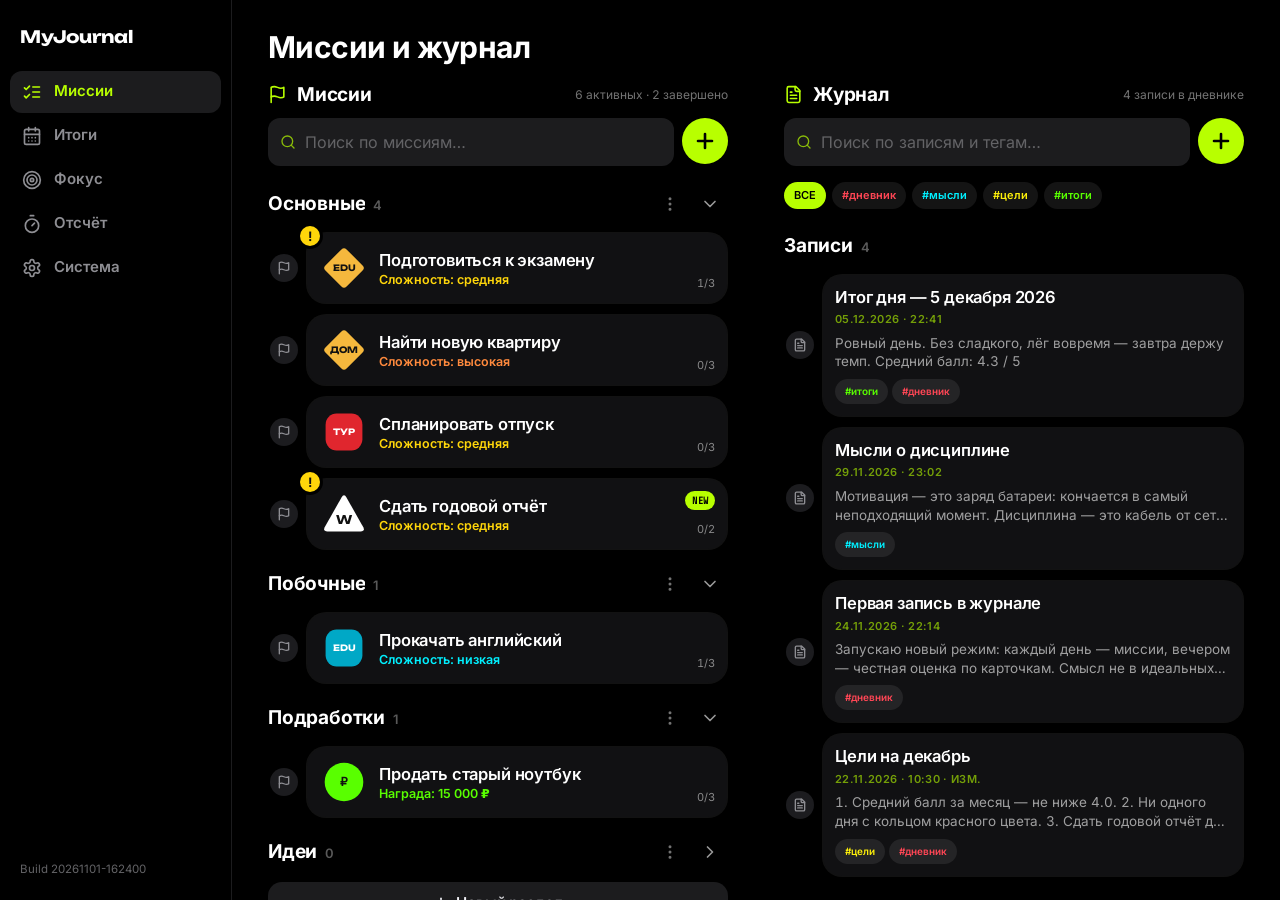
==== index.html @ 33d68bca "Add files via upload" ====
<!doctype html>
<html lang="ru">
<head>
<meta charset="utf-8">
<meta name="viewport" content="width=device-width, initial-scale=1, maximum-scale=1, viewport-fit=cover">
<meta name="theme-color" content="#000000">
<meta name="description" content="Миссии, дневник, оценка дня и отсчёт времени">
<meta name="mobile-web-app-capable" content="yes">
<meta name="apple-mobile-web-app-capable" content="yes">
<meta name="apple-mobile-web-app-status-bar-style" content="black-translucent">
<meta name="apple-mobile-web-app-title" content="MyJournal">
<title>MyJournal</title>
<link rel="manifest" href="manifest.webmanifest">
<link rel="icon" type="image/png" href="icons/icon-192.png">
<link rel="apple-touch-icon" href="icons/apple-touch-icon.png">
<link id="cj-fonts" rel="stylesheet" href="fonts/fonts.css"><!-- локальные шрифты, работают офлайн -->
<script>
  window.CJ_BUILD = '20261101-162400';
  /* загрузочный экран сразу в цвете акцента из настроек, приложение запоминает его при каждом запуске */
  try { var acc = localStorage.getItem('cyberjournal2077.accent'); if (acc) document.documentElement.style.setProperty('--boot', acc); } catch (e) { /* нет доступа */ }
</script>
<!-- defer: скрипты не задерживают показ страницы, поэтому загрузочный экран виден сразу -->
<script defer src="vendor/react.production.min.js"></script>
<script defer src="vendor/react-dom.production.min.js"></script>
<style>
  :root { color-scheme: dark; }
  html { box-sizing: border-box; height: 100%; padding-block: env(safe-area-inset-top, 0px) env(safe-area-inset-bottom, 0px); }
  html, body { margin: 0; background: #000; overscroll-behavior: none; }
  body, #root { height: 100%; }
  #boot { height: 100%; display: flex; flex-direction: column; align-items: center; justify-content: center; gap: 20px; color: #fff; }
  #boot b { font: 700 25px/1 'Unbounded', 'Inter', system-ui, sans-serif; letter-spacing: -.01em; animation: bootin .4s ease-out .08s both; }
  #boot i { display: block; position: relative; width: 124px; height: 4px; border-radius: 99px; background: #1C1C1E; overflow: hidden; animation: bootin .4s ease-out .16s both; }
  #boot i::after { content: ''; position: absolute; inset: 0; width: 42%; border-radius: inherit; background: var(--boot, #B8FF00); animation: boot 1.1s ease-in-out infinite; }
  @keyframes bootin { from { opacity: 0; transform: translateY(6px); } }
  @keyframes boot { from { transform: translateX(-105%); } to { transform: translateX(245%); } }
  #boot pre { max-width: 92vw; margin: 0; white-space: pre-wrap; text-align: center; font: 12px/1.4 ui-monospace, monospace; color: #FF6961; }
</style>
</head>
<body>
<div id="root"><div id="boot"><b>MyJournal</b><i></i></div></div>
<script>
  window.addEventListener('error', function (e) {
    var b = document.getElementById('boot');
    if (b) b.innerHTML = '<b>MyJournal</b><pre>Не удалось запустить приложение\n' + (e.message || e) + '</pre>';
  });
</script>
<script defer src="app.js"></script>
<script>
  /* Офлайн-режим и автообновление: новая версия сайта ставится при следующем запуске */
  if ('serviceWorker' in navigator) {
    var hadController = !!navigator.serviceWorker.controller, reloaded = false;
    navigator.serviceWorker.addEventListener('controllerchange', function () {
      if (hadController && !reloaded) { reloaded = true; location.reload(); }
    });
    window.addEventListener('load', function () { navigator.serviceWorker.register('sw.js').catch(function () {}); });
  }
</script>
<!-- build 20261101-162400 -->
</body>
</html>
---- fonts/fonts.css ----
/* latin */
@font-face {
  font-family: 'Bebas Neue';
  font-style: normal;
  font-weight: 400;
  font-display: swap;
  src: url(f000.woff2) format('woff2');
  unicode-range: U+0000-00FF, U+0131, U+0152-0153, U+02BB-02BC, U+02C6, U+02DA, U+02DC, U+0304, U+0308, U+0329, U+2000-206F, U+20AC, U+2122, U+2191, U+2193, U+2212, U+2215, U+FEFF, U+FFFD;
}
/* cyrillic */
@font-face {
  font-family: 'Exo 2';
  font-style: normal;
  font-weight: 400;
  font-display: swap;
  src: url(f001.woff2) format('woff2');
  unicode-range: U+0301, U+0400-045F, U+0490-0491, U+04B0-04B1, U+2116;
}
/* latin */
@font-face {
  font-family: 'Exo 2';
  font-style: normal;
  font-weight: 400;
  font-display: swap;
  src: url(f002.woff2) format('woff2');
  unicode-range: U+0000-00FF, U+0131, U+0152-0153, U+02BB-02BC, U+02C6, U+02DA, U+02DC, U+0304, U+0308, U+0329, U+2000-206F, U+20AC, U+2122, U+2191, U+2193, U+2212, U+2215, U+FEFF, U+FFFD;
}
/* cyrillic */
@font-face {
  font-family: 'Exo 2';
  font-style: normal;
  font-weight: 500;
  font-display: swap;
  src: url(f001.woff2) format('woff2');
  unicode-range: U+0301, U+0400-045F, U+0490-0491, U+04B0-04B1, U+2116;
}
/* latin */
@font-face {
  font-family: 'Exo 2';
  font-style: normal;
  font-weight: 500;
  font-display: swap;
  src: url(f002.woff2) format('woff2');
  unicode-range: U+0000-00FF, U+0131, U+0152-0153, U+02BB-02BC, U+02C6, U+02DA, U+02DC, U+0304, U+0308, U+0329, U+2000-206F, U+20AC, U+2122, U+2191, U+2193, U+2212, U+2215, U+FEFF, U+FFFD;
}
/* cyrillic */
@font-face {
  font-family: 'Exo 2';
  font-style: normal;
  font-weight: 600;
  font-display: swap;
  src: url(f001.woff2) format('woff2');
  unicode-range: U+0301, U+0400-045F, U+0490-0491, U+04B0-04B1, U+2116;
}
/* latin */
@font-face {
  font-family: 'Exo 2';
  font-style: normal;
  font-weight: 600;
  font-display: swap;
  src: url(f002.woff2) format('woff2');
  unicode-range: U+0000-00FF, U+0131, U+0152-0153, U+02BB-02BC, U+02C6, U+02DA, U+02DC, U+0304, U+0308, U+0329, U+2000-206F, U+20AC, U+2122, U+2191, U+2193, U+2212, U+2215, U+FEFF, U+FFFD;
}
/* cyrillic */
@font-face {
  font-family: 'Exo 2';
  font-style: normal;
  font-weight: 700;
  font-display: swap;
  src: url(f001.woff2) format('woff2');
  unicode-range: U+0301, U+0400-045F, U+0490-0491, U+04B0-04B1, U+2116;
}
/* latin */
@font-face {
  font-family: 'Exo 2';
  font-style: normal;
  font-weight: 700;
  font-display: swap;
  src: url(f002.woff2) format('woff2');
  unicode-range: U+0000-00FF, U+0131, U+0152-0153, U+02BB-02BC, U+02C6, U+02DA, U+02DC, U+0304, U+0308, U+0329, U+2000-206F, U+20AC, U+2122, U+2191, U+2193, U+2212, U+2215, U+FEFF, U+FFFD;
}
/* cyrillic */
@font-face {
  font-family: 'Inter';
  font-style: normal;
  font-weight: 400;
  font-display: swap;
  src: url(f003.woff2) format('woff2');
  unicode-range: U+0301, U+0400-045F, U+0490-0491, U+04B0-04B1, U+2116;
}
/* latin */
@font-face {
  font-family: 'Inter';
  font-style: normal;
  font-weight: 400;
  font-display: swap;
  src: url(f004.woff2) format('woff2');
  unicode-range: U+0000-00FF, U+0131, U+0152-0153, U+02BB-02BC, U+02C6, U+02DA, U+02DC, U+0304, U+0308, U+0329, U+2000-206F, U+20AC, U+2122, U+2191, U+2193, U+2212, U+2215, U+FEFF, U+FFFD;
}
/* cyrillic */
@font-face {
  font-family: 'Inter';
  font-style: normal;
  font-weight: 500;
  font-display: swap;
  src: url(f003.woff2) format('woff2');
  unicode-range: U+0301, U+0400-045F, U+0490-0491, U+04B0-04B1, U+2116;
}
/* latin */
@font-face {
  font-family: 'Inter';
  font-style: normal;
  font-weight: 500;
  font-display: swap;
  src: url(f004.woff2) format('woff2');
  unicode-range: U+0000-00FF, U+0131, U+0152-0153, U+02BB-02BC, U+02C6, U+02DA, U+02DC, U+0304, U+0308, U+0329, U+2000-206F, U+20AC, U+2122, U+2191, U+2193, U+2212, U+2215, U+FEFF, U+FFFD;
}
/* cyrillic */
@font-face {
  font-family: 'Inter';
  font-style: normal;
  font-weight: 600;
  font-display: swap;
  src: url(f003.woff2) format('woff2');
  unicode-range: U+0301, U+0400-045F, U+0490-0491, U+04B0-04B1, U+2116;
}
/* latin */
@font-face {
  font-family: 'Inter';
  font-style: normal;
  font-weight: 600;
  font-display: swap;
  src: url(f004.woff2) format('woff2');
  unicode-range: U+0000-00FF, U+0131, U+0152-0153, U+02BB-02BC, U+02C6, U+02DA, U+02DC, U+0304, U+0308, U+0329, U+2000-206F, U+20AC, U+2122, U+2191, U+2193, U+2212, U+2215, U+FEFF, U+FFFD;
}
/* cyrillic */
@font-face {
  font-family: 'Inter';
  font-style: normal;
  font-weight: 700;
  font-display: swap;
  src: url(f003.woff2) format('woff2');
  unicode-range: U+0301, U+0400-045F, U+0490-0491, U+04B0-04B1, U+2116;
}
/* latin */
@font-face {
  font-family: 'Inter';
  font-style: normal;
  font-weight: 700;
  font-display: swap;
  src: url(f004.woff2) format('woff2');
  unicode-range: U+0000-00FF, U+0131, U+0152-0153, U+02BB-02BC, U+02C6, U+02DA, U+02DC, U+0304, U+0308, U+0329, U+2000-206F, U+20AC, U+2122, U+2191, U+2193, U+2212, U+2215, U+FEFF, U+FFFD;
}
/* latin */
@font-face {
  font-family: 'Orbitron';
  font-style: normal;
  font-weight: 500;
  font-display: swap;
  src: url(f005.woff2) format('woff2');
  unicode-range: U+0000-00FF, U+0131, U+0152-0153, U+02BB-02BC, U+02C6, U+02DA, U+02DC, U+0304, U+0308, U+0329, U+2000-206F, U+20AC, U+2122, U+2191, U+2193, U+2212, U+2215, U+FEFF, U+FFFD;
}
/* latin */
@font-face {
  font-family: 'Orbitron';
  font-style: normal;
  font-weight: 700;
  font-display: swap;
  src: url(f005.woff2) format('woff2');
  unicode-range: U+0000-00FF, U+0131, U+0152-0153, U+02BB-02BC, U+02C6, U+02DA, U+02DC, U+0304, U+0308, U+0329, U+2000-206F, U+20AC, U+2122, U+2191, U+2193, U+2212, U+2215, U+FEFF, U+FFFD;
}
/* latin */
@font-face {
  font-family: 'Orbitron';
  font-style: normal;
  font-weight: 900;
  font-display: swap;
  src: url(f005.woff2) format('woff2');
  unicode-range: U+0000-00FF, U+0131, U+0152-0153, U+02BB-02BC, U+02C6, U+02DA, U+02DC, U+0304, U+0308, U+0329, U+2000-206F, U+20AC, U+2122, U+2191, U+2193, U+2212, U+2215, U+FEFF, U+FFFD;
}
/* cyrillic */
@font-face {
  font-family: 'Oswald';
  font-style: normal;
  font-weight: 400;
  font-display: swap;
  src: url(f006.woff2) format('woff2');
  unicode-range: U+0301, U+0400-045F, U+0490-0491, U+04B0-04B1, U+2116;
}
/* latin */
@font-face {
  font-family: 'Oswald';
  font-style: normal;
  font-weight: 400;
  font-display: swap;
  src: url(f007.woff2) format('woff2');
  unicode-range: U+0000-00FF, U+0131, U+0152-0153, U+02BB-02BC, U+02C6, U+02DA, U+02DC, U+0304, U+0308, U+0329, U+2000-206F, U+20AC, U+2122, U+2191, U+2193, U+2212, U+2215, U+FEFF, U+FFFD;
}
/* cyrillic */
@font-face {
  font-family: 'Oswald';
  font-style: normal;
  font-weight: 500;
  font-display: swap;
  src: url(f006.woff2) format('woff2');
  unicode-range: U+0301, U+0400-045F, U+0490-0491, U+04B0-04B1, U+2116;
}
/* latin */
@font-face {
  font-family: 'Oswald';
  font-style: normal;
  font-weight: 500;
  font-display: swap;
  src: url(f007.woff2) format('woff2');
  unicode-range: U+0000-00FF, U+0131, U+0152-0153, U+02BB-02BC, U+02C6, U+02DA, U+02DC, U+0304, U+0308, U+0329, U+2000-206F, U+20AC, U+2122, U+2191, U+2193, U+2212, U+2215, U+FEFF, U+FFFD;
}
/* cyrillic */
@font-face {
  font-family: 'Oswald';
  font-style: normal;
  font-weight: 600;
  font-display: swap;
  src: url(f006.woff2) format('woff2');
  unicode-range: U+0301, U+0400-045F, U+0490-0491, U+04B0-04B1, U+2116;
}
/* latin */
@font-face {
  font-family: 'Oswald';
  font-style: normal;
  font-weight: 600;
  font-display: swap;
  src: url(f007.woff2) format('woff2');
  unicode-range: U+0000-00FF, U+0131, U+0152-0153, U+02BB-02BC, U+02C6, U+02DA, U+02DC, U+0304, U+0308, U+0329, U+2000-206F, U+20AC, U+2122, U+2191, U+2193, U+2212, U+2215, U+FEFF, U+FFFD;
}
/* cyrillic */
@font-face {
  font-family: 'Oswald';
  font-style: normal;
  font-weight: 700;
  font-display: swap;
  src: url(f006.woff2) format('woff2');
  unicode-range: U+0301, U+0400-045F, U+0490-0491, U+04B0-04B1, U+2116;
}
/* latin */
@font-face {
  font-family: 'Oswald';
  font-style: normal;
  font-weight: 700;
  font-display: swap;
  src: url(f007.woff2) format('woff2');
  unicode-range: U+0000-00FF, U+0131, U+0152-0153, U+02BB-02BC, U+02C6, U+02DA, U+02DC, U+0304, U+0308, U+0329, U+2000-206F, U+20AC, U+2122, U+2191, U+2193, U+2212, U+2215, U+FEFF, U+FFFD;
}
/* cyrillic */
@font-face {
  font-family: 'Prosto One';
  font-style: normal;
  font-weight: 400;
  font-display: swap;
  src: url(f008.woff2) format('woff2');
  unicode-range: U+0301, U+0400-045F, U+0490-0491, U+04B0-04B1, U+2116;
}
/* latin */
@font-face {
  font-family: 'Prosto One';
  font-style: normal;
  font-weight: 400;
  font-display: swap;
  src: url(f009.woff2) format('woff2');
  unicode-range: U+0000-00FF, U+0131, U+0152-0153, U+02BB-02BC, U+02C6, U+02DA, U+02DC, U+0304, U+0308, U+0329, U+2000-206F, U+20AC, U+2122, U+2191, U+2193, U+2212, U+2215, U+FEFF, U+FFFD;
}
/* latin */
@font-face {
  font-family: 'Rajdhani';
  font-style: normal;
  font-weight: 400;
  font-display: swap;
  src: url(f010.woff2) format('woff2');
  unicode-range: U+0000-00FF, U+0131, U+0152-0153, U+02BB-02BC, U+02C6, U+02DA, U+02DC, U+0304, U+0308, U+0329, U+2000-206F, U+20AC, U+2122, U+2191, U+2193, U+2212, U+2215, U+FEFF, U+FFFD;
}
/* latin */
@font-face {
  font-family: 'Rajdhani';
  font-style: normal;
  font-weight: 500;
  font-display: swap;
  src: url(f011.woff2) format('woff2');
  unicode-range: U+0000-00FF, U+0131, U+0152-0153, U+02BB-02BC, U+02C6, U+02DA, U+02DC, U+0304, U+0308, U+0329, U+2000-206F, U+20AC, U+2122, U+2191, U+2193, U+2212, U+2215, U+FEFF, U+FFFD;
}
/* latin */
@font-face {
  font-family: 'Rajdhani';
  font-style: normal;
  font-weight: 600;
  font-display: swap;
  src: url(f012.woff2) format('woff2');
  unicode-range: U+0000-00FF, U+0131, U+0152-0153, U+02BB-02BC, U+02C6, U+02DA, U+02DC, U+0304, U+0308, U+0329, U+2000-206F, U+20AC, U+2122, U+2191, U+2193, U+2212, U+2215, U+FEFF, U+FFFD;
}
/* latin */
@font-face {
  font-family: 'Rajdhani';
  font-style: normal;
  font-weight: 700;
  font-display: swap;
  src: url(f013.woff2) format('woff2');
  unicode-range: U+0000-00FF, U+0131, U+0152-0153, U+02BB-02BC, U+02C6, U+02DA, U+02DC, U+0304, U+0308, U+0329, U+2000-206F, U+20AC, U+2122, U+2191, U+2193, U+2212, U+2215, U+FEFF, U+FFFD;
}
/* latin */
@font-face {
  font-family: 'Share Tech Mono';
  font-style: normal;
  font-weight: 400;
  font-display: swap;
  src: url(f014.woff2) format('woff2');
  unicode-range: U+0000-00FF, U+0131, U+0152-0153, U+02BB-02BC, U+02C6, U+02DA, U+02DC, U+0304, U+0308, U+0329, U+2000-206F, U+20AC, U+2122, U+2191, U+2193, U+2212, U+2215, U+FEFF, U+FFFD;
}
/* cyrillic */
@font-face {
  font-family: 'Unbounded';
  font-style: normal;
  font-weight: 500;
  font-display: swap;
  src: url(f015.woff2) format('woff2');
  unicode-range: U+0301, U+0400-045F, U+0490-0491, U+04B0-04B1, U+2116;
}
/* latin */
@font-face {
  font-family: 'Unbounded';
  font-style: normal;
  font-weight: 500;
  font-display: swap;
  src: url(f016.woff2) format('woff2');
  unicode-range: U+0000-00FF, U+0131, U+0152-0153, U+02BB-02BC, U+02C6, U+02DA, U+02DC, U+0304, U+0308, U+0329, U+2000-206F, U+20AC, U+2122, U+2191, U+2193, U+2212, U+2215, U+FEFF, U+FFFD;
}
/* cyrillic */
@font-face {
  font-family: 'Unbounded';
  font-style: normal;
  font-weight: 700;
  font-display: swap;
  src: url(f015.woff2) format('woff2');
  unicode-range: U+0301, U+0400-045F, U+0490-0491, U+04B0-04B1, U+2116;
}
/* latin */
@font-face {
  font-family: 'Unbounded';
  font-style: normal;
  font-weight: 700;
  font-display: swap;
  src: url(f016.woff2) format('woff2');
  unicode-range: U+0000-00FF, U+0131, U+0152-0153, U+02BB-02BC, U+02C6, U+02DA, U+02DC, U+0304, U+0308, U+0329, U+2000-206F, U+20AC, U+2122, U+2191, U+2193, U+2212, U+2215, U+FEFF, U+FFFD;
}
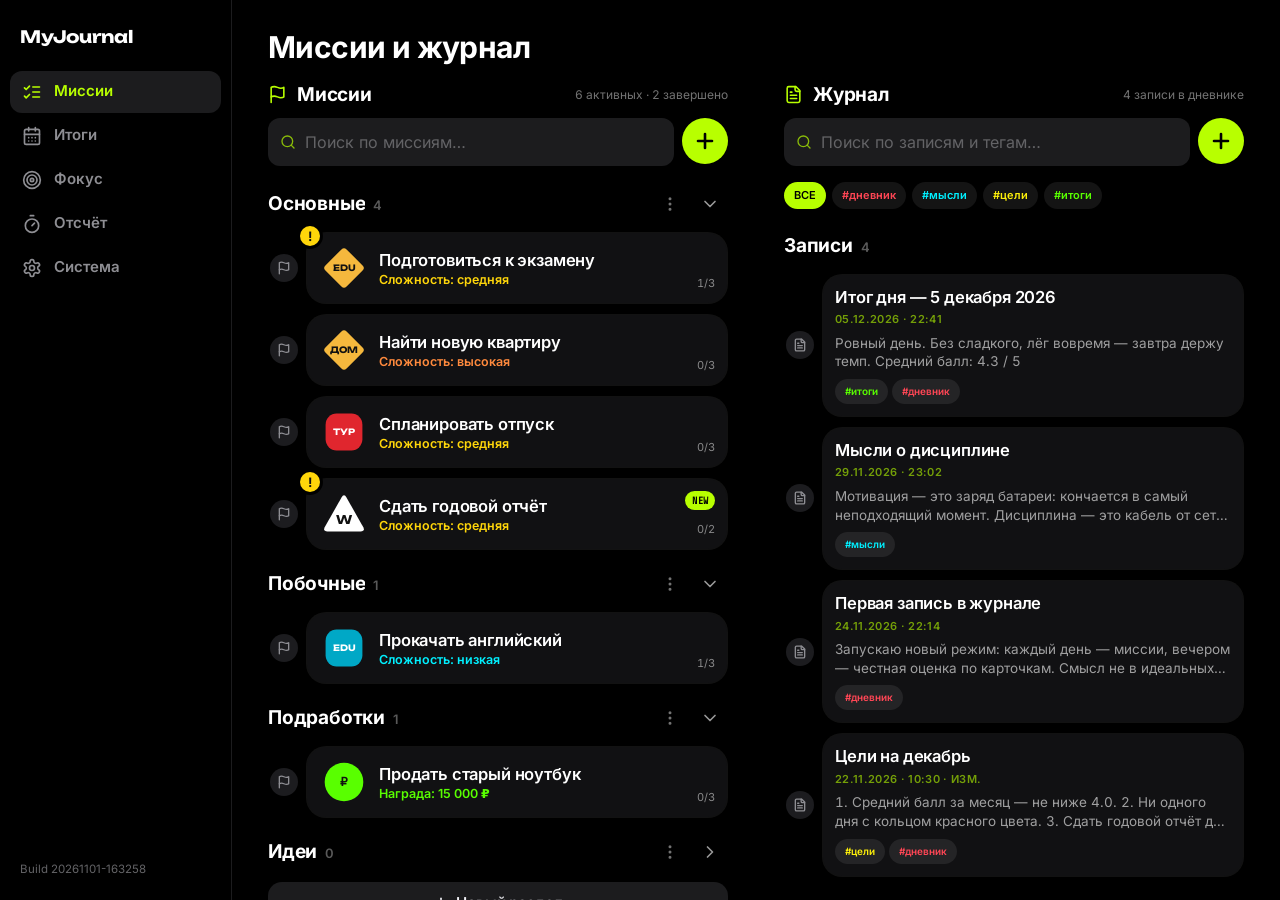
==== commit cc6fea17: "Add files via upload" ====
--- a/index.html
+++ b/index.html
@@ -15,7 +15,7 @@
 <link rel="apple-touch-icon" href="icons/apple-touch-icon.png">
 <link id="cj-fonts" rel="stylesheet" href="fonts/fonts.css"><!-- локальные шрифты, работают офлайн -->
 <script>
-  window.CJ_BUILD = '20261101-162400';
+  window.CJ_BUILD = '20261101-163258';
   /* загрузочный экран сразу в цвете акцента из настроек, приложение запоминает его при каждом запуске */
   try { var acc = localStorage.getItem('cyberjournal2077.accent'); if (acc) document.documentElement.style.setProperty('--boot', acc); } catch (e) { /* нет доступа */ }
 </script>
@@ -55,6 +55,6 @@
     window.addEventListener('load', function () { navigator.serviceWorker.register('sw.js').catch(function () {}); });
   }
 </script>
-<!-- build 20261101-162400 -->
+<!-- build 20261101-163258 -->
 </body>
 </html>
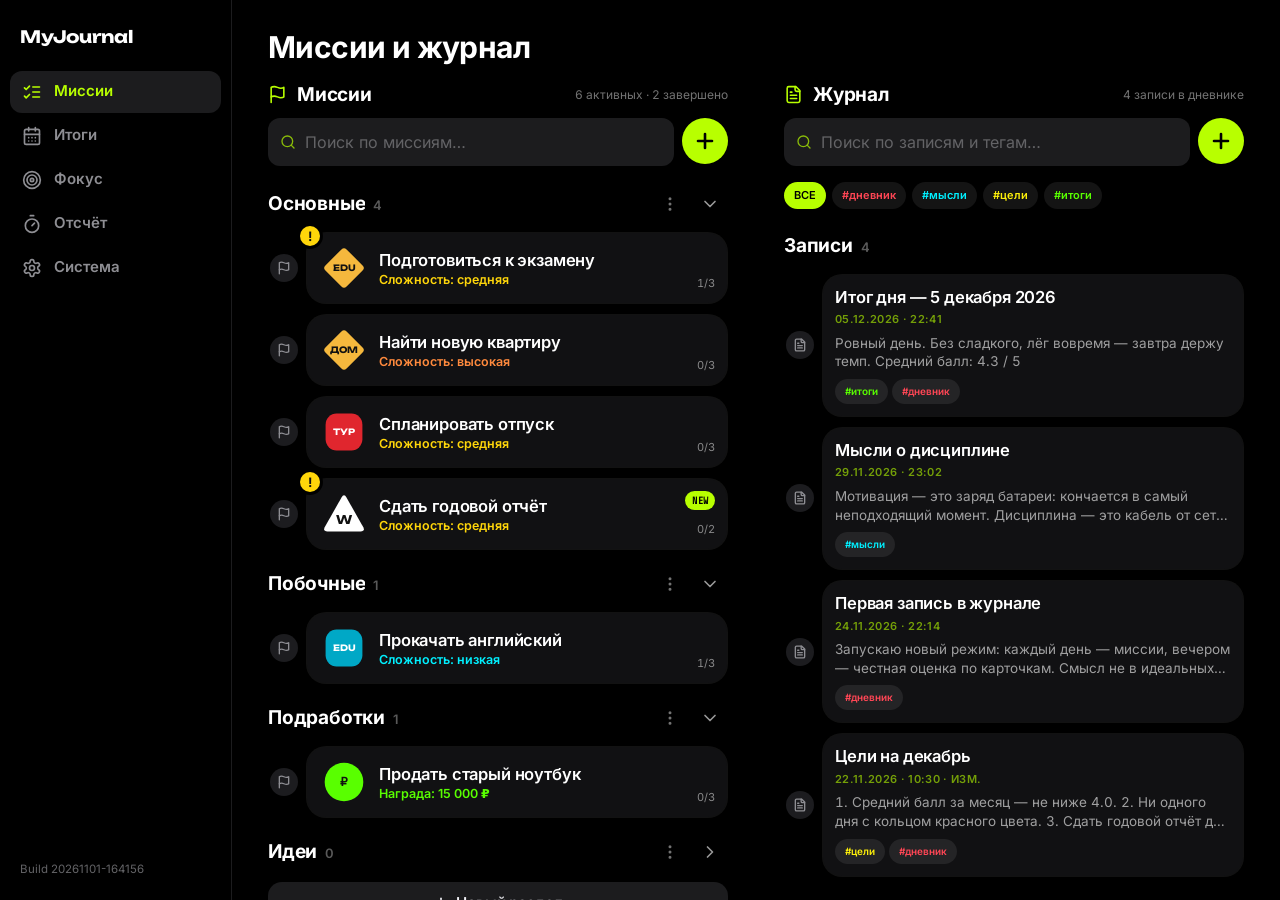
==== commit f64e09e1: "Add files via upload" ====
--- a/index.html
+++ b/index.html
@@ -15,7 +15,7 @@
 <link rel="apple-touch-icon" href="icons/apple-touch-icon.png">
 <link id="cj-fonts" rel="stylesheet" href="fonts/fonts.css"><!-- локальные шрифты, работают офлайн -->
 <script>
-  window.CJ_BUILD = '20261101-163258';
+  window.CJ_BUILD = '20261101-164156';
   /* загрузочный экран сразу в цвете акцента из настроек, приложение запоминает его при каждом запуске */
   try { var acc = localStorage.getItem('cyberjournal2077.accent'); if (acc) document.documentElement.style.setProperty('--boot', acc); } catch (e) { /* нет доступа */ }
 </script>
@@ -55,6 +55,6 @@
     window.addEventListener('load', function () { navigator.serviceWorker.register('sw.js').catch(function () {}); });
   }
 </script>
-<!-- build 20261101-163258 -->
+<!-- build 20261101-164156 -->
 </body>
 </html>
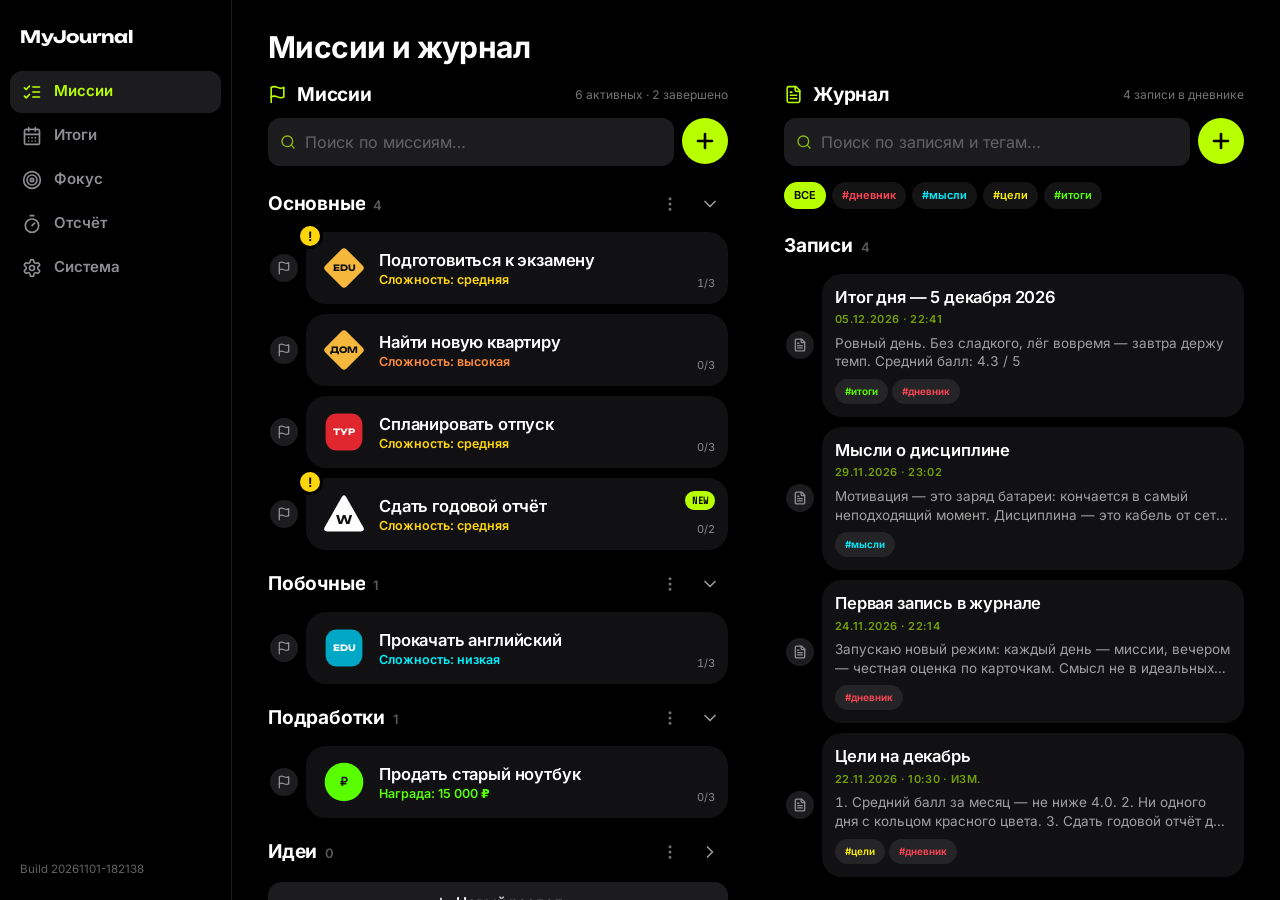
==== commit 31548f8a: "Add files via upload" ====
--- a/index.html
+++ b/index.html
@@ -15,7 +15,7 @@
 <link rel="apple-touch-icon" href="icons/apple-touch-icon.png">
 <link id="cj-fonts" rel="stylesheet" href="fonts/fonts.css"><!-- локальные шрифты, работают офлайн -->
 <script>
-  window.CJ_BUILD = '20261101-164156';
+  window.CJ_BUILD = '20261101-182138';
   /* загрузочный экран сразу в цвете акцента из настроек, приложение запоминает его при каждом запуске */
   try { var acc = localStorage.getItem('cyberjournal2077.accent'); if (acc) document.documentElement.style.setProperty('--boot', acc); } catch (e) { /* нет доступа */ }
 </script>
@@ -55,6 +55,6 @@
     window.addEventListener('load', function () { navigator.serviceWorker.register('sw.js').catch(function () {}); });
   }
 </script>
-<!-- build 20261101-164156 -->
+<!-- build 20261101-182138 -->
 </body>
 </html>
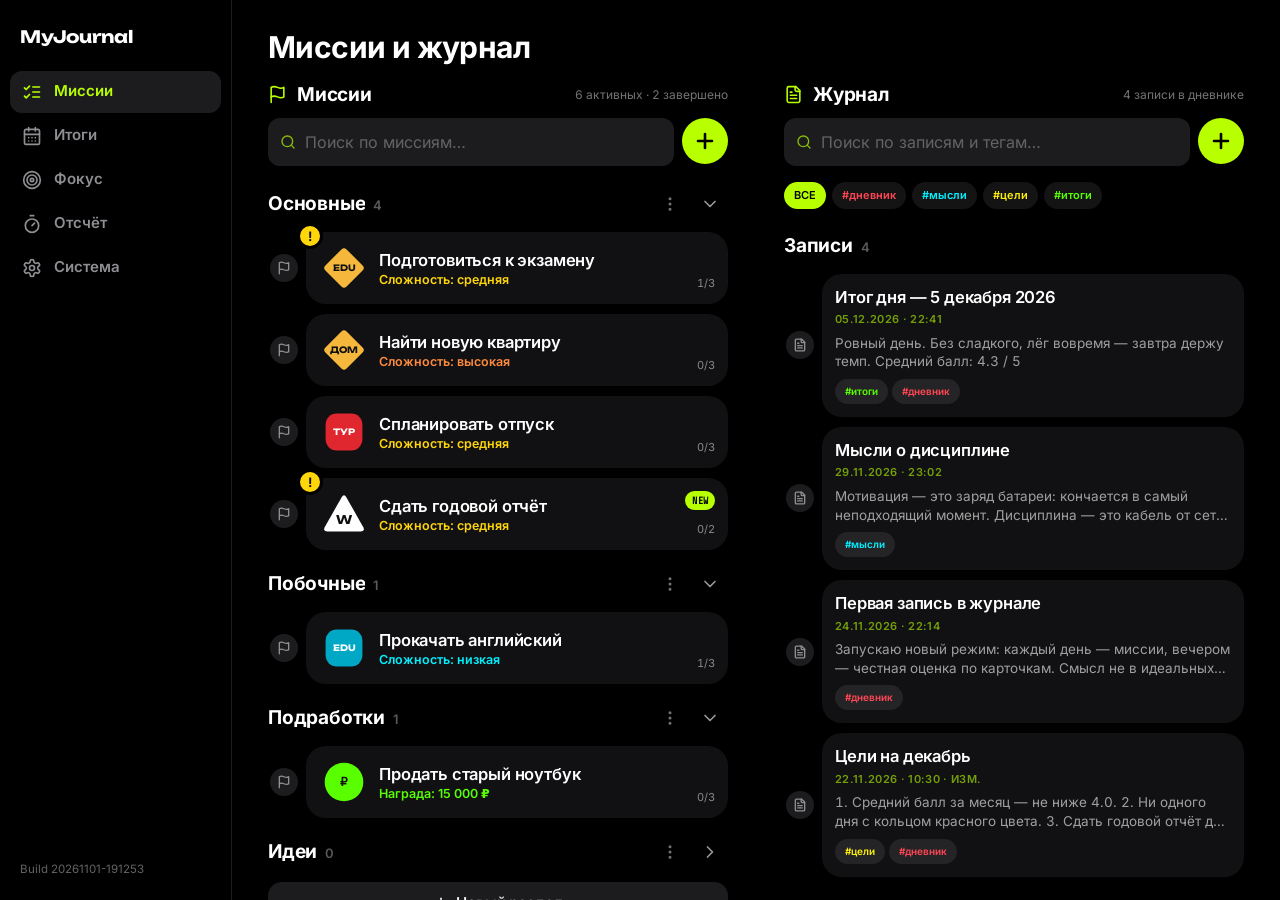
==== commit a73a328e: "Add files via upload" ====
--- a/index.html
+++ b/index.html
@@ -15,7 +15,7 @@
 <link rel="apple-touch-icon" href="icons/apple-touch-icon.png">
 <link id="cj-fonts" rel="stylesheet" href="fonts/fonts.css"><!-- локальные шрифты, работают офлайн -->
 <script>
-  window.CJ_BUILD = '20261101-182138';
+  window.CJ_BUILD = '20261101-191253';
   /* загрузочный экран сразу в цвете акцента из настроек, приложение запоминает его при каждом запуске */
   try { var acc = localStorage.getItem('cyberjournal2077.accent'); if (acc) document.documentElement.style.setProperty('--boot', acc); } catch (e) { /* нет доступа */ }
 </script>
@@ -55,6 +55,6 @@
     window.addEventListener('load', function () { navigator.serviceWorker.register('sw.js').catch(function () {}); });
   }
 </script>
-<!-- build 20261101-182138 -->
+<!-- build 20261101-191253 -->
 </body>
 </html>
--- a/fonts/fonts.css
+++ b/fonts/fonts.css
@@ -151,13 +151,31 @@
   src: url(f004.woff2) format('woff2');
   unicode-range: U+0000-00FF, U+0131, U+0152-0153, U+02BB-02BC, U+02C6, U+02DA, U+02DC, U+0304, U+0308, U+0329, U+2000-206F, U+20AC, U+2122, U+2191, U+2193, U+2212, U+2215, U+FEFF, U+FFFD;
 }
+/* cyrillic */
+@font-face {
+  font-family: 'Montserrat';
+  font-style: normal;
+  font-weight: 500;
+  font-display: swap;
+  src: url(f005.woff2) format('woff2');
+  unicode-range: U+0301, U+0400-045F, U+0490-0491, U+04B0-04B1, U+2116;
+}
+/* latin */
+@font-face {
+  font-family: 'Montserrat';
+  font-style: normal;
+  font-weight: 500;
+  font-display: swap;
+  src: url(f006.woff2) format('woff2');
+  unicode-range: U+0000-00FF, U+0131, U+0152-0153, U+02BB-02BC, U+02C6, U+02DA, U+02DC, U+0304, U+0308, U+0329, U+2000-206F, U+20AC, U+2122, U+2191, U+2193, U+2212, U+2215, U+FEFF, U+FFFD;
+}
 /* latin */
 @font-face {
   font-family: 'Orbitron';
   font-style: normal;
   font-weight: 500;
   font-display: swap;
-  src: url(f005.woff2) format('woff2');
+  src: url(f007.woff2) format('woff2');
   unicode-range: U+0000-00FF, U+0131, U+0152-0153, U+02BB-02BC, U+02C6, U+02DA, U+02DC, U+0304, U+0308, U+0329, U+2000-206F, U+20AC, U+2122, U+2191, U+2193, U+2212, U+2215, U+FEFF, U+FFFD;
 }
 /* latin */
@@ -166,7 +184,7 @@
   font-style: normal;
   font-weight: 700;
   font-display: swap;
-  src: url(f005.woff2) format('woff2');
+  src: url(f007.woff2) format('woff2');
   unicode-range: U+0000-00FF, U+0131, U+0152-0153, U+02BB-02BC, U+02C6, U+02DA, U+02DC, U+0304, U+0308, U+0329, U+2000-206F, U+20AC, U+2122, U+2191, U+2193, U+2212, U+2215, U+FEFF, U+FFFD;
 }
 /* latin */
@@ -175,24 +193,6 @@
   font-style: normal;
   font-weight: 900;
   font-display: swap;
-  src: url(f005.woff2) format('woff2');
-  unicode-range: U+0000-00FF, U+0131, U+0152-0153, U+02BB-02BC, U+02C6, U+02DA, U+02DC, U+0304, U+0308, U+0329, U+2000-206F, U+20AC, U+2122, U+2191, U+2193, U+2212, U+2215, U+FEFF, U+FFFD;
-}
-/* cyrillic */
-@font-face {
-  font-family: 'Oswald';
-  font-style: normal;
-  font-weight: 400;
-  font-display: swap;
-  src: url(f006.woff2) format('woff2');
-  unicode-range: U+0301, U+0400-045F, U+0490-0491, U+04B0-04B1, U+2116;
-}
-/* latin */
-@font-face {
-  font-family: 'Oswald';
-  font-style: normal;
-  font-weight: 400;
-  font-display: swap;
   src: url(f007.woff2) format('woff2');
   unicode-range: U+0000-00FF, U+0131, U+0152-0153, U+02BB-02BC, U+02C6, U+02DA, U+02DC, U+0304, U+0308, U+0329, U+2000-206F, U+20AC, U+2122, U+2191, U+2193, U+2212, U+2215, U+FEFF, U+FFFD;
 }
@@ -200,60 +200,6 @@
 @font-face {
   font-family: 'Oswald';
   font-style: normal;
-  font-weight: 500;
-  font-display: swap;
-  src: url(f006.woff2) format('woff2');
-  unicode-range: U+0301, U+0400-045F, U+0490-0491, U+04B0-04B1, U+2116;
-}
-/* latin */
-@font-face {
-  font-family: 'Oswald';
-  font-style: normal;
-  font-weight: 500;
-  font-display: swap;
-  src: url(f007.woff2) format('woff2');
-  unicode-range: U+0000-00FF, U+0131, U+0152-0153, U+02BB-02BC, U+02C6, U+02DA, U+02DC, U+0304, U+0308, U+0329, U+2000-206F, U+20AC, U+2122, U+2191, U+2193, U+2212, U+2215, U+FEFF, U+FFFD;
-}
-/* cyrillic */
-@font-face {
-  font-family: 'Oswald';
-  font-style: normal;
-  font-weight: 600;
-  font-display: swap;
-  src: url(f006.woff2) format('woff2');
-  unicode-range: U+0301, U+0400-045F, U+0490-0491, U+04B0-04B1, U+2116;
-}
-/* latin */
-@font-face {
-  font-family: 'Oswald';
-  font-style: normal;
-  font-weight: 600;
-  font-display: swap;
-  src: url(f007.woff2) format('woff2');
-  unicode-range: U+0000-00FF, U+0131, U+0152-0153, U+02BB-02BC, U+02C6, U+02DA, U+02DC, U+0304, U+0308, U+0329, U+2000-206F, U+20AC, U+2122, U+2191, U+2193, U+2212, U+2215, U+FEFF, U+FFFD;
-}
-/* cyrillic */
-@font-face {
-  font-family: 'Oswald';
-  font-style: normal;
-  font-weight: 700;
-  font-display: swap;
-  src: url(f006.woff2) format('woff2');
-  unicode-range: U+0301, U+0400-045F, U+0490-0491, U+04B0-04B1, U+2116;
-}
-/* latin */
-@font-face {
-  font-family: 'Oswald';
-  font-style: normal;
-  font-weight: 700;
-  font-display: swap;
-  src: url(f007.woff2) format('woff2');
-  unicode-range: U+0000-00FF, U+0131, U+0152-0153, U+02BB-02BC, U+02C6, U+02DA, U+02DC, U+0304, U+0308, U+0329, U+2000-206F, U+20AC, U+2122, U+2191, U+2193, U+2212, U+2215, U+FEFF, U+FFFD;
-}
-/* cyrillic */
-@font-face {
-  font-family: 'Prosto One';
-  font-style: normal;
   font-weight: 400;
   font-display: swap;
   src: url(f008.woff2) format('woff2');
@@ -261,20 +207,92 @@
 }
 /* latin */
 @font-face {
-  font-family: 'Prosto One';
+  font-family: 'Oswald';
   font-style: normal;
   font-weight: 400;
   font-display: swap;
   src: url(f009.woff2) format('woff2');
   unicode-range: U+0000-00FF, U+0131, U+0152-0153, U+02BB-02BC, U+02C6, U+02DA, U+02DC, U+0304, U+0308, U+0329, U+2000-206F, U+20AC, U+2122, U+2191, U+2193, U+2212, U+2215, U+FEFF, U+FFFD;
 }
+/* cyrillic */
+@font-face {
+  font-family: 'Oswald';
+  font-style: normal;
+  font-weight: 500;
+  font-display: swap;
+  src: url(f008.woff2) format('woff2');
+  unicode-range: U+0301, U+0400-045F, U+0490-0491, U+04B0-04B1, U+2116;
+}
+/* latin */
+@font-face {
+  font-family: 'Oswald';
+  font-style: normal;
+  font-weight: 500;
+  font-display: swap;
+  src: url(f009.woff2) format('woff2');
+  unicode-range: U+0000-00FF, U+0131, U+0152-0153, U+02BB-02BC, U+02C6, U+02DA, U+02DC, U+0304, U+0308, U+0329, U+2000-206F, U+20AC, U+2122, U+2191, U+2193, U+2212, U+2215, U+FEFF, U+FFFD;
+}
+/* cyrillic */
+@font-face {
+  font-family: 'Oswald';
+  font-style: normal;
+  font-weight: 600;
+  font-display: swap;
+  src: url(f008.woff2) format('woff2');
+  unicode-range: U+0301, U+0400-045F, U+0490-0491, U+04B0-04B1, U+2116;
+}
+/* latin */
+@font-face {
+  font-family: 'Oswald';
+  font-style: normal;
+  font-weight: 600;
+  font-display: swap;
+  src: url(f009.woff2) format('woff2');
+  unicode-range: U+0000-00FF, U+0131, U+0152-0153, U+02BB-02BC, U+02C6, U+02DA, U+02DC, U+0304, U+0308, U+0329, U+2000-206F, U+20AC, U+2122, U+2191, U+2193, U+2212, U+2215, U+FEFF, U+FFFD;
+}
+/* cyrillic */
+@font-face {
+  font-family: 'Oswald';
+  font-style: normal;
+  font-weight: 700;
+  font-display: swap;
+  src: url(f008.woff2) format('woff2');
+  unicode-range: U+0301, U+0400-045F, U+0490-0491, U+04B0-04B1, U+2116;
+}
+/* latin */
+@font-face {
+  font-family: 'Oswald';
+  font-style: normal;
+  font-weight: 700;
+  font-display: swap;
+  src: url(f009.woff2) format('woff2');
+  unicode-range: U+0000-00FF, U+0131, U+0152-0153, U+02BB-02BC, U+02C6, U+02DA, U+02DC, U+0304, U+0308, U+0329, U+2000-206F, U+20AC, U+2122, U+2191, U+2193, U+2212, U+2215, U+FEFF, U+FFFD;
+}
+/* cyrillic */
+@font-face {
+  font-family: 'Playfair Display';
+  font-style: normal;
+  font-weight: 500;
+  font-display: swap;
+  src: url(f010.woff2) format('woff2');
+  unicode-range: U+0301, U+0400-045F, U+0490-0491, U+04B0-04B1, U+2116;
+}
+/* latin */
+@font-face {
+  font-family: 'Playfair Display';
+  font-style: normal;
+  font-weight: 500;
+  font-display: swap;
+  src: url(f011.woff2) format('woff2');
+  unicode-range: U+0000-00FF, U+0131, U+0152-0153, U+02BB-02BC, U+02C6, U+02DA, U+02DC, U+0304, U+0308, U+0329, U+2000-206F, U+20AC, U+2122, U+2191, U+2193, U+2212, U+2215, U+FEFF, U+FFFD;
+}
 /* latin */
 @font-face {
   font-family: 'Rajdhani';
   font-style: normal;
   font-weight: 400;
   font-display: swap;
-  src: url(f010.woff2) format('woff2');
+  src: url(f012.woff2) format('woff2');
   unicode-range: U+0000-00FF, U+0131, U+0152-0153, U+02BB-02BC, U+02C6, U+02DA, U+02DC, U+0304, U+0308, U+0329, U+2000-206F, U+20AC, U+2122, U+2191, U+2193, U+2212, U+2215, U+FEFF, U+FFFD;
 }
 /* latin */
@@ -283,7 +301,7 @@
   font-style: normal;
   font-weight: 500;
   font-display: swap;
-  src: url(f011.woff2) format('woff2');
+  src: url(f013.woff2) format('woff2');
   unicode-range: U+0000-00FF, U+0131, U+0152-0153, U+02BB-02BC, U+02C6, U+02DA, U+02DC, U+0304, U+0308, U+0329, U+2000-206F, U+20AC, U+2122, U+2191, U+2193, U+2212, U+2215, U+FEFF, U+FFFD;
 }
 /* latin */
@@ -292,7 +310,7 @@
   font-style: normal;
   font-weight: 600;
   font-display: swap;
-  src: url(f012.woff2) format('woff2');
+  src: url(f014.woff2) format('woff2');
   unicode-range: U+0000-00FF, U+0131, U+0152-0153, U+02BB-02BC, U+02C6, U+02DA, U+02DC, U+0304, U+0308, U+0329, U+2000-206F, U+20AC, U+2122, U+2191, U+2193, U+2212, U+2215, U+FEFF, U+FFFD;
 }
 /* latin */
@@ -301,7 +319,7 @@
   font-style: normal;
   font-weight: 700;
   font-display: swap;
-  src: url(f013.woff2) format('woff2');
+  src: url(f015.woff2) format('woff2');
   unicode-range: U+0000-00FF, U+0131, U+0152-0153, U+02BB-02BC, U+02C6, U+02DA, U+02DC, U+0304, U+0308, U+0329, U+2000-206F, U+20AC, U+2122, U+2191, U+2193, U+2212, U+2215, U+FEFF, U+FFFD;
 }
 /* latin */
@@ -310,7 +328,7 @@
   font-style: normal;
   font-weight: 400;
   font-display: swap;
-  src: url(f014.woff2) format('woff2');
+  src: url(f016.woff2) format('woff2');
   unicode-range: U+0000-00FF, U+0131, U+0152-0153, U+02BB-02BC, U+02C6, U+02DA, U+02DC, U+0304, U+0308, U+0329, U+2000-206F, U+20AC, U+2122, U+2191, U+2193, U+2212, U+2215, U+FEFF, U+FFFD;
 }
 /* cyrillic */
@@ -319,7 +337,7 @@
   font-style: normal;
   font-weight: 500;
   font-display: swap;
-  src: url(f015.woff2) format('woff2');
+  src: url(f017.woff2) format('woff2');
   unicode-range: U+0301, U+0400-045F, U+0490-0491, U+04B0-04B1, U+2116;
 }
 /* latin */
@@ -328,7 +346,7 @@
   font-style: normal;
   font-weight: 500;
   font-display: swap;
-  src: url(f016.woff2) format('woff2');
+  src: url(f018.woff2) format('woff2');
   unicode-range: U+0000-00FF, U+0131, U+0152-0153, U+02BB-02BC, U+02C6, U+02DA, U+02DC, U+0304, U+0308, U+0329, U+2000-206F, U+20AC, U+2122, U+2191, U+2193, U+2212, U+2215, U+FEFF, U+FFFD;
 }
 /* cyrillic */
@@ -337,7 +355,7 @@
   font-style: normal;
   font-weight: 700;
   font-display: swap;
-  src: url(f015.woff2) format('woff2');
+  src: url(f017.woff2) format('woff2');
   unicode-range: U+0301, U+0400-045F, U+0490-0491, U+04B0-04B1, U+2116;
 }
 /* latin */
@@ -346,6 +364,6 @@
   font-style: normal;
   font-weight: 700;
   font-display: swap;
-  src: url(f016.woff2) format('woff2');
-  unicode-range: U+0000-00FF, U+0131, U+0152-0153, U+02BB-02BC, U+02C6, U+02DA, U+02DC, U+0304, U+0308, U+0329, U+2000-206F, U+20AC, U+2122, U+2191, U+2193, U+2212, U+2215, U+FEFF, U+FFFD;
-}
+  src: url(f018.woff2) format('woff2');
+  unicode-range: U+0000-00FF, U+0131, U+0152-0153, U+02BB-02BC, U+02C6, U+02DA, U+02DC, U+0304, U+0308, U+0329, U+2000-206F, U+20AC, U+2122, U+2191, U+2193, U+2212, U+2215, U+FEFF, U+FFFD;
+}
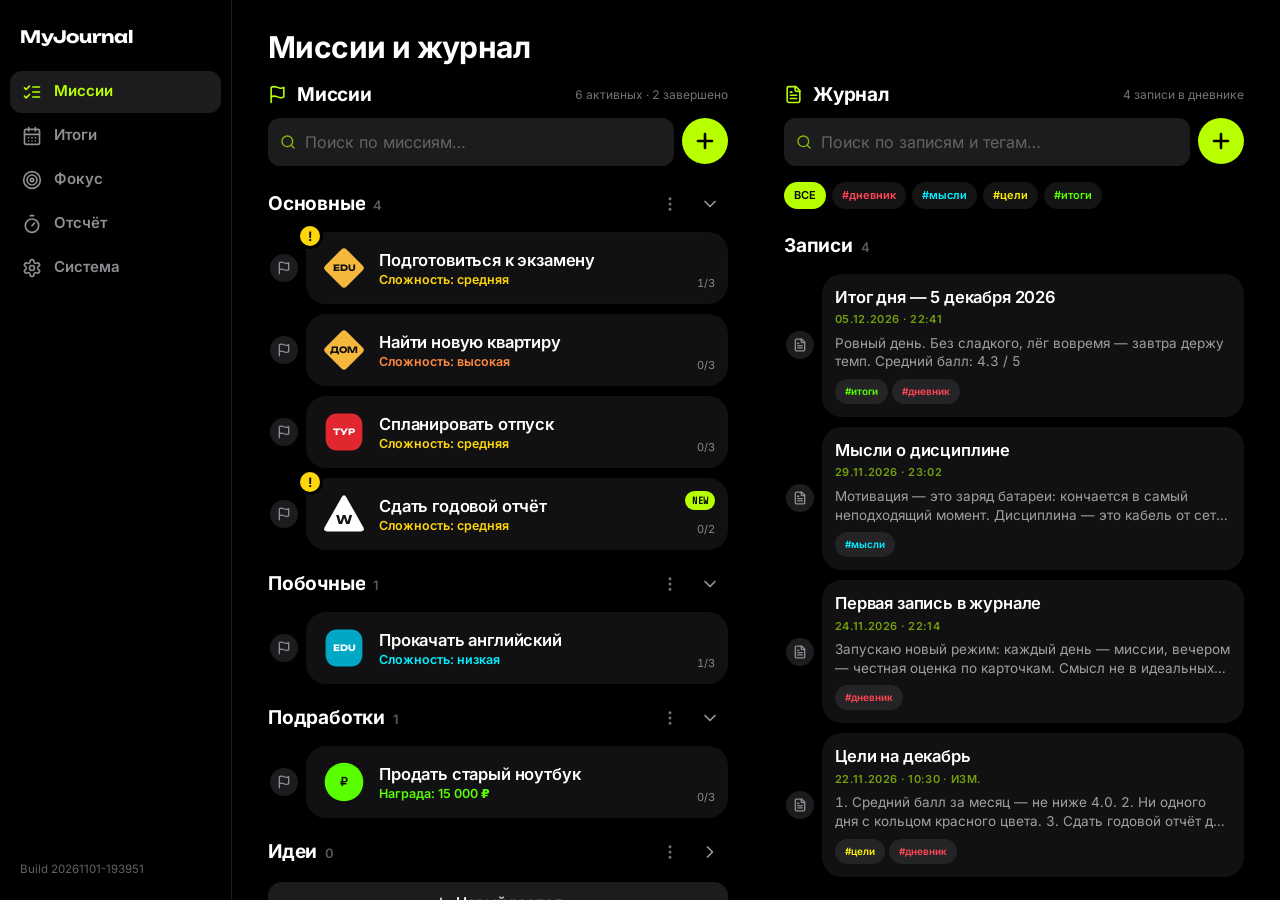
==== commit 0d846d02: "Add files via upload" ====
--- a/index.html
+++ b/index.html
@@ -15,7 +15,7 @@
 <link rel="apple-touch-icon" href="icons/apple-touch-icon.png">
 <link id="cj-fonts" rel="stylesheet" href="fonts/fonts.css"><!-- локальные шрифты, работают офлайн -->
 <script>
-  window.CJ_BUILD = '20261101-191253';
+  window.CJ_BUILD = '20261101-193951';
   /* загрузочный экран сразу в цвете акцента из настроек, приложение запоминает его при каждом запуске */
   try { var acc = localStorage.getItem('cyberjournal2077.accent'); if (acc) document.documentElement.style.setProperty('--boot', acc); } catch (e) { /* нет доступа */ }
 </script>
@@ -55,6 +55,6 @@
     window.addEventListener('load', function () { navigator.serviceWorker.register('sw.js').catch(function () {}); });
   }
 </script>
-<!-- build 20261101-191253 -->
+<!-- build 20261101-193951 -->
 </body>
 </html>
--- a/fonts/fonts.css
+++ b/fonts/fonts.css
@@ -268,18 +268,18 @@
   src: url(f009.woff2) format('woff2');
   unicode-range: U+0000-00FF, U+0131, U+0152-0153, U+02BB-02BC, U+02C6, U+02DA, U+02DC, U+0304, U+0308, U+0329, U+2000-206F, U+20AC, U+2122, U+2191, U+2193, U+2212, U+2215, U+FEFF, U+FFFD;
 }
-/* cyrillic */
-@font-face {
-  font-family: 'Playfair Display';
-  font-style: normal;
-  font-weight: 500;
+/* latin */
+@font-face {
+  font-family: 'Rajdhani';
+  font-style: normal;
+  font-weight: 400;
   font-display: swap;
   src: url(f010.woff2) format('woff2');
-  unicode-range: U+0301, U+0400-045F, U+0490-0491, U+04B0-04B1, U+2116;
-}
-/* latin */
-@font-face {
-  font-family: 'Playfair Display';
+  unicode-range: U+0000-00FF, U+0131, U+0152-0153, U+02BB-02BC, U+02C6, U+02DA, U+02DC, U+0304, U+0308, U+0329, U+2000-206F, U+20AC, U+2122, U+2191, U+2193, U+2212, U+2215, U+FEFF, U+FFFD;
+}
+/* latin */
+@font-face {
+  font-family: 'Rajdhani';
   font-style: normal;
   font-weight: 500;
   font-display: swap;
@@ -290,7 +290,7 @@
 @font-face {
   font-family: 'Rajdhani';
   font-style: normal;
-  font-weight: 400;
+  font-weight: 600;
   font-display: swap;
   src: url(f012.woff2) format('woff2');
   unicode-range: U+0000-00FF, U+0131, U+0152-0153, U+02BB-02BC, U+02C6, U+02DA, U+02DC, U+0304, U+0308, U+0329, U+2000-206F, U+20AC, U+2122, U+2191, U+2193, U+2212, U+2215, U+FEFF, U+FFFD;
@@ -299,34 +299,34 @@
 @font-face {
   font-family: 'Rajdhani';
   font-style: normal;
-  font-weight: 500;
+  font-weight: 700;
   font-display: swap;
   src: url(f013.woff2) format('woff2');
   unicode-range: U+0000-00FF, U+0131, U+0152-0153, U+02BB-02BC, U+02C6, U+02DA, U+02DC, U+0304, U+0308, U+0329, U+2000-206F, U+20AC, U+2122, U+2191, U+2193, U+2212, U+2215, U+FEFF, U+FFFD;
 }
 /* latin */
 @font-face {
-  font-family: 'Rajdhani';
-  font-style: normal;
-  font-weight: 600;
+  font-family: 'Share Tech Mono';
+  font-style: normal;
+  font-weight: 400;
   font-display: swap;
   src: url(f014.woff2) format('woff2');
   unicode-range: U+0000-00FF, U+0131, U+0152-0153, U+02BB-02BC, U+02C6, U+02DA, U+02DC, U+0304, U+0308, U+0329, U+2000-206F, U+20AC, U+2122, U+2191, U+2193, U+2212, U+2215, U+FEFF, U+FFFD;
 }
-/* latin */
-@font-face {
-  font-family: 'Rajdhani';
-  font-style: normal;
-  font-weight: 700;
+/* cyrillic */
+@font-face {
+  font-family: 'Unbounded';
+  font-style: normal;
+  font-weight: 500;
   font-display: swap;
   src: url(f015.woff2) format('woff2');
-  unicode-range: U+0000-00FF, U+0131, U+0152-0153, U+02BB-02BC, U+02C6, U+02DA, U+02DC, U+0304, U+0308, U+0329, U+2000-206F, U+20AC, U+2122, U+2191, U+2193, U+2212, U+2215, U+FEFF, U+FFFD;
-}
-/* latin */
-@font-face {
-  font-family: 'Share Tech Mono';
-  font-style: normal;
-  font-weight: 400;
+  unicode-range: U+0301, U+0400-045F, U+0490-0491, U+04B0-04B1, U+2116;
+}
+/* latin */
+@font-face {
+  font-family: 'Unbounded';
+  font-style: normal;
+  font-weight: 500;
   font-display: swap;
   src: url(f016.woff2) format('woff2');
   unicode-range: U+0000-00FF, U+0131, U+0152-0153, U+02BB-02BC, U+02C6, U+02DA, U+02DC, U+0304, U+0308, U+0329, U+2000-206F, U+20AC, U+2122, U+2191, U+2193, U+2212, U+2215, U+FEFF, U+FFFD;
@@ -335,35 +335,24 @@
 @font-face {
   font-family: 'Unbounded';
   font-style: normal;
-  font-weight: 500;
-  font-display: swap;
-  src: url(f017.woff2) format('woff2');
+  font-weight: 700;
+  font-display: swap;
+  src: url(f015.woff2) format('woff2');
   unicode-range: U+0301, U+0400-045F, U+0490-0491, U+04B0-04B1, U+2116;
 }
 /* latin */
 @font-face {
   font-family: 'Unbounded';
   font-style: normal;
-  font-weight: 500;
-  font-display: swap;
-  src: url(f018.woff2) format('woff2');
-  unicode-range: U+0000-00FF, U+0131, U+0152-0153, U+02BB-02BC, U+02C6, U+02DA, U+02DC, U+0304, U+0308, U+0329, U+2000-206F, U+20AC, U+2122, U+2191, U+2193, U+2212, U+2215, U+FEFF, U+FFFD;
-}
-/* cyrillic */
-@font-face {
-  font-family: 'Unbounded';
-  font-style: normal;
-  font-weight: 700;
-  font-display: swap;
-  src: url(f017.woff2) format('woff2');
-  unicode-range: U+0301, U+0400-045F, U+0490-0491, U+04B0-04B1, U+2116;
-}
-/* latin */
-@font-face {
-  font-family: 'Unbounded';
-  font-style: normal;
-  font-weight: 700;
-  font-display: swap;
-  src: url(f018.woff2) format('woff2');
-  unicode-range: U+0000-00FF, U+0131, U+0152-0153, U+02BB-02BC, U+02C6, U+02DA, U+02DC, U+0304, U+0308, U+0329, U+2000-206F, U+20AC, U+2122, U+2191, U+2193, U+2212, U+2215, U+FEFF, U+FFFD;
-}
+  font-weight: 700;
+  font-display: swap;
+  src: url(f016.woff2) format('woff2');
+  unicode-range: U+0000-00FF, U+0131, U+0152-0153, U+02BB-02BC, U+02C6, U+02DA, U+02DC, U+0304, U+0308, U+0329, U+2000-206F, U+20AC, U+2122, U+2191, U+2193, U+2212, U+2215, U+FEFF, U+FFFD;
+}
+@font-face {
+  font-family: 'Random Grotesque';
+  font-style: normal;
+  font-weight: 400;
+  font-display: swap;
+  src: url(rg-spacious-regular.woff2) format('woff2');
+}
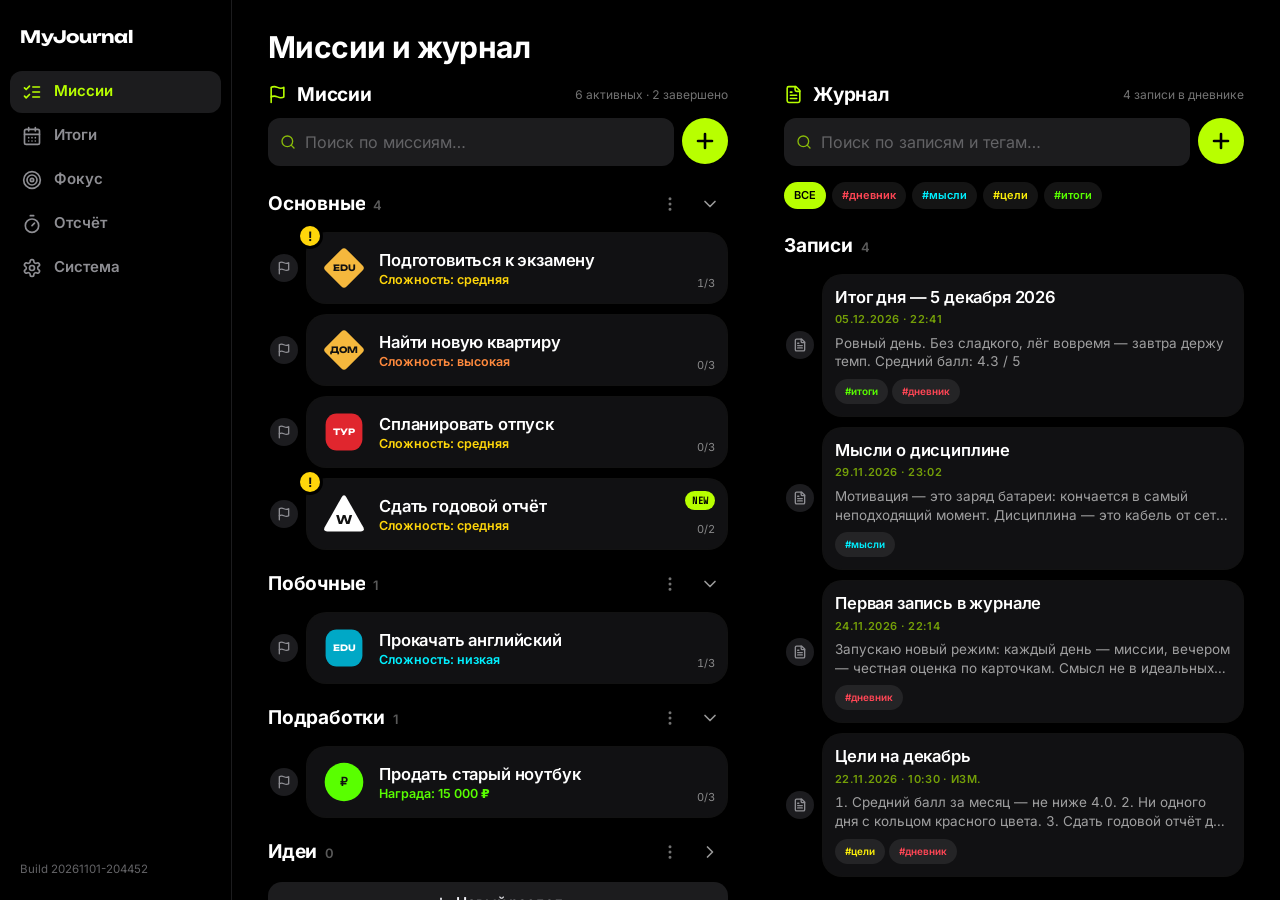
==== commit a70d6811: "Add files via upload" ====
--- a/index.html
+++ b/index.html
@@ -15,7 +15,7 @@
 <link rel="apple-touch-icon" href="icons/apple-touch-icon.png">
 <link id="cj-fonts" rel="stylesheet" href="fonts/fonts.css"><!-- локальные шрифты, работают офлайн -->
 <script>
-  window.CJ_BUILD = '20261101-193951';
+  window.CJ_BUILD = '20261101-204452';
   /* загрузочный экран сразу в цвете акцента из настроек, приложение запоминает его при каждом запуске */
   try { var acc = localStorage.getItem('cyberjournal2077.accent'); if (acc) document.documentElement.style.setProperty('--boot', acc); } catch (e) { /* нет доступа */ }
 </script>
@@ -55,6 +55,6 @@
     window.addEventListener('load', function () { navigator.serviceWorker.register('sw.js').catch(function () {}); });
   }
 </script>
-<!-- build 20261101-193951 -->
+<!-- build 20261101-204452 -->
 </body>
 </html>
--- a/fonts/fonts.css
+++ b/fonts/fonts.css
@@ -1,4 +1,4 @@
-/* latin */
+/* latin */
 @font-face {
   font-family: 'Bebas Neue';
   font-style: normal;
@@ -6,8 +6,8 @@
   font-display: swap;
   src: url(f000.woff2) format('woff2');
   unicode-range: U+0000-00FF, U+0131, U+0152-0153, U+02BB-02BC, U+02C6, U+02DA, U+02DC, U+0304, U+0308, U+0329, U+2000-206F, U+20AC, U+2122, U+2191, U+2193, U+2212, U+2215, U+FEFF, U+FFFD;
-}
-/* cyrillic */
+}
+/* cyrillic */
 @font-face {
   font-family: 'Exo 2';
   font-style: normal;
@@ -15,8 +15,8 @@
   font-display: swap;
   src: url(f001.woff2) format('woff2');
   unicode-range: U+0301, U+0400-045F, U+0490-0491, U+04B0-04B1, U+2116;
-}
-/* latin */
+}
+/* latin */
 @font-face {
   font-family: 'Exo 2';
   font-style: normal;
@@ -24,8 +24,8 @@
   font-display: swap;
   src: url(f002.woff2) format('woff2');
   unicode-range: U+0000-00FF, U+0131, U+0152-0153, U+02BB-02BC, U+02C6, U+02DA, U+02DC, U+0304, U+0308, U+0329, U+2000-206F, U+20AC, U+2122, U+2191, U+2193, U+2212, U+2215, U+FEFF, U+FFFD;
-}
-/* cyrillic */
+}
+/* cyrillic */
 @font-face {
   font-family: 'Exo 2';
   font-style: normal;
@@ -33,8 +33,8 @@
   font-display: swap;
   src: url(f001.woff2) format('woff2');
   unicode-range: U+0301, U+0400-045F, U+0490-0491, U+04B0-04B1, U+2116;
-}
-/* latin */
+}
+/* latin */
 @font-face {
   font-family: 'Exo 2';
   font-style: normal;
@@ -42,8 +42,8 @@
   font-display: swap;
   src: url(f002.woff2) format('woff2');
   unicode-range: U+0000-00FF, U+0131, U+0152-0153, U+02BB-02BC, U+02C6, U+02DA, U+02DC, U+0304, U+0308, U+0329, U+2000-206F, U+20AC, U+2122, U+2191, U+2193, U+2212, U+2215, U+FEFF, U+FFFD;
-}
-/* cyrillic */
+}
+/* cyrillic */
 @font-face {
   font-family: 'Exo 2';
   font-style: normal;
@@ -51,8 +51,8 @@
   font-display: swap;
   src: url(f001.woff2) format('woff2');
   unicode-range: U+0301, U+0400-045F, U+0490-0491, U+04B0-04B1, U+2116;
-}
-/* latin */
+}
+/* latin */
 @font-face {
   font-family: 'Exo 2';
   font-style: normal;
@@ -60,8 +60,8 @@
   font-display: swap;
   src: url(f002.woff2) format('woff2');
   unicode-range: U+0000-00FF, U+0131, U+0152-0153, U+02BB-02BC, U+02C6, U+02DA, U+02DC, U+0304, U+0308, U+0329, U+2000-206F, U+20AC, U+2122, U+2191, U+2193, U+2212, U+2215, U+FEFF, U+FFFD;
-}
-/* cyrillic */
+}
+/* cyrillic */
 @font-face {
   font-family: 'Exo 2';
   font-style: normal;
@@ -69,8 +69,8 @@
   font-display: swap;
   src: url(f001.woff2) format('woff2');
   unicode-range: U+0301, U+0400-045F, U+0490-0491, U+04B0-04B1, U+2116;
-}
-/* latin */
+}
+/* latin */
 @font-face {
   font-family: 'Exo 2';
   font-style: normal;
@@ -78,8 +78,8 @@
   font-display: swap;
   src: url(f002.woff2) format('woff2');
   unicode-range: U+0000-00FF, U+0131, U+0152-0153, U+02BB-02BC, U+02C6, U+02DA, U+02DC, U+0304, U+0308, U+0329, U+2000-206F, U+20AC, U+2122, U+2191, U+2193, U+2212, U+2215, U+FEFF, U+FFFD;
-}
-/* cyrillic */
+}
+/* cyrillic */
 @font-face {
   font-family: 'Inter';
   font-style: normal;
@@ -87,8 +87,8 @@
   font-display: swap;
   src: url(f003.woff2) format('woff2');
   unicode-range: U+0301, U+0400-045F, U+0490-0491, U+04B0-04B1, U+2116;
-}
-/* latin */
+}
+/* latin */
 @font-face {
   font-family: 'Inter';
   font-style: normal;
@@ -96,8 +96,8 @@
   font-display: swap;
   src: url(f004.woff2) format('woff2');
   unicode-range: U+0000-00FF, U+0131, U+0152-0153, U+02BB-02BC, U+02C6, U+02DA, U+02DC, U+0304, U+0308, U+0329, U+2000-206F, U+20AC, U+2122, U+2191, U+2193, U+2212, U+2215, U+FEFF, U+FFFD;
-}
-/* cyrillic */
+}
+/* cyrillic */
 @font-face {
   font-family: 'Inter';
   font-style: normal;
@@ -105,8 +105,8 @@
   font-display: swap;
   src: url(f003.woff2) format('woff2');
   unicode-range: U+0301, U+0400-045F, U+0490-0491, U+04B0-04B1, U+2116;
-}
-/* latin */
+}
+/* latin */
 @font-face {
   font-family: 'Inter';
   font-style: normal;
@@ -114,8 +114,8 @@
   font-display: swap;
   src: url(f004.woff2) format('woff2');
   unicode-range: U+0000-00FF, U+0131, U+0152-0153, U+02BB-02BC, U+02C6, U+02DA, U+02DC, U+0304, U+0308, U+0329, U+2000-206F, U+20AC, U+2122, U+2191, U+2193, U+2212, U+2215, U+FEFF, U+FFFD;
-}
-/* cyrillic */
+}
+/* cyrillic */
 @font-face {
   font-family: 'Inter';
   font-style: normal;
@@ -123,8 +123,8 @@
   font-display: swap;
   src: url(f003.woff2) format('woff2');
   unicode-range: U+0301, U+0400-045F, U+0490-0491, U+04B0-04B1, U+2116;
-}
-/* latin */
+}
+/* latin */
 @font-face {
   font-family: 'Inter';
   font-style: normal;
@@ -132,8 +132,8 @@
   font-display: swap;
   src: url(f004.woff2) format('woff2');
   unicode-range: U+0000-00FF, U+0131, U+0152-0153, U+02BB-02BC, U+02C6, U+02DA, U+02DC, U+0304, U+0308, U+0329, U+2000-206F, U+20AC, U+2122, U+2191, U+2193, U+2212, U+2215, U+FEFF, U+FFFD;
-}
-/* cyrillic */
+}
+/* cyrillic */
 @font-face {
   font-family: 'Inter';
   font-style: normal;
@@ -141,8 +141,8 @@
   font-display: swap;
   src: url(f003.woff2) format('woff2');
   unicode-range: U+0301, U+0400-045F, U+0490-0491, U+04B0-04B1, U+2116;
-}
-/* latin */
+}
+/* latin */
 @font-face {
   font-family: 'Inter';
   font-style: normal;
@@ -150,8 +150,8 @@
   font-display: swap;
   src: url(f004.woff2) format('woff2');
   unicode-range: U+0000-00FF, U+0131, U+0152-0153, U+02BB-02BC, U+02C6, U+02DA, U+02DC, U+0304, U+0308, U+0329, U+2000-206F, U+20AC, U+2122, U+2191, U+2193, U+2212, U+2215, U+FEFF, U+FFFD;
-}
-/* cyrillic */
+}
+/* cyrillic */
 @font-face {
   font-family: 'Montserrat';
   font-style: normal;
@@ -159,8 +159,8 @@
   font-display: swap;
   src: url(f005.woff2) format('woff2');
   unicode-range: U+0301, U+0400-045F, U+0490-0491, U+04B0-04B1, U+2116;
-}
-/* latin */
+}
+/* latin */
 @font-face {
   font-family: 'Montserrat';
   font-style: normal;
@@ -168,8 +168,8 @@
   font-display: swap;
   src: url(f006.woff2) format('woff2');
   unicode-range: U+0000-00FF, U+0131, U+0152-0153, U+02BB-02BC, U+02C6, U+02DA, U+02DC, U+0304, U+0308, U+0329, U+2000-206F, U+20AC, U+2122, U+2191, U+2193, U+2212, U+2215, U+FEFF, U+FFFD;
-}
-/* latin */
+}
+/* latin */
 @font-face {
   font-family: 'Orbitron';
   font-style: normal;
@@ -177,8 +177,8 @@
   font-display: swap;
   src: url(f007.woff2) format('woff2');
   unicode-range: U+0000-00FF, U+0131, U+0152-0153, U+02BB-02BC, U+02C6, U+02DA, U+02DC, U+0304, U+0308, U+0329, U+2000-206F, U+20AC, U+2122, U+2191, U+2193, U+2212, U+2215, U+FEFF, U+FFFD;
-}
-/* latin */
+}
+/* latin */
 @font-face {
   font-family: 'Orbitron';
   font-style: normal;
@@ -186,8 +186,8 @@
   font-display: swap;
   src: url(f007.woff2) format('woff2');
   unicode-range: U+0000-00FF, U+0131, U+0152-0153, U+02BB-02BC, U+02C6, U+02DA, U+02DC, U+0304, U+0308, U+0329, U+2000-206F, U+20AC, U+2122, U+2191, U+2193, U+2212, U+2215, U+FEFF, U+FFFD;
-}
-/* latin */
+}
+/* latin */
 @font-face {
   font-family: 'Orbitron';
   font-style: normal;
@@ -195,8 +195,8 @@
   font-display: swap;
   src: url(f007.woff2) format('woff2');
   unicode-range: U+0000-00FF, U+0131, U+0152-0153, U+02BB-02BC, U+02C6, U+02DA, U+02DC, U+0304, U+0308, U+0329, U+2000-206F, U+20AC, U+2122, U+2191, U+2193, U+2212, U+2215, U+FEFF, U+FFFD;
-}
-/* cyrillic */
+}
+/* cyrillic */
 @font-face {
   font-family: 'Oswald';
   font-style: normal;
@@ -204,8 +204,8 @@
   font-display: swap;
   src: url(f008.woff2) format('woff2');
   unicode-range: U+0301, U+0400-045F, U+0490-0491, U+04B0-04B1, U+2116;
-}
-/* latin */
+}
+/* latin */
 @font-face {
   font-family: 'Oswald';
   font-style: normal;
@@ -213,8 +213,8 @@
   font-display: swap;
   src: url(f009.woff2) format('woff2');
   unicode-range: U+0000-00FF, U+0131, U+0152-0153, U+02BB-02BC, U+02C6, U+02DA, U+02DC, U+0304, U+0308, U+0329, U+2000-206F, U+20AC, U+2122, U+2191, U+2193, U+2212, U+2215, U+FEFF, U+FFFD;
-}
-/* cyrillic */
+}
+/* cyrillic */
 @font-face {
   font-family: 'Oswald';
   font-style: normal;
@@ -222,8 +222,8 @@
   font-display: swap;
   src: url(f008.woff2) format('woff2');
   unicode-range: U+0301, U+0400-045F, U+0490-0491, U+04B0-04B1, U+2116;
-}
-/* latin */
+}
+/* latin */
 @font-face {
   font-family: 'Oswald';
   font-style: normal;
@@ -231,8 +231,8 @@
   font-display: swap;
   src: url(f009.woff2) format('woff2');
   unicode-range: U+0000-00FF, U+0131, U+0152-0153, U+02BB-02BC, U+02C6, U+02DA, U+02DC, U+0304, U+0308, U+0329, U+2000-206F, U+20AC, U+2122, U+2191, U+2193, U+2212, U+2215, U+FEFF, U+FFFD;
-}
-/* cyrillic */
+}
+/* cyrillic */
 @font-face {
   font-family: 'Oswald';
   font-style: normal;
@@ -240,8 +240,8 @@
   font-display: swap;
   src: url(f008.woff2) format('woff2');
   unicode-range: U+0301, U+0400-045F, U+0490-0491, U+04B0-04B1, U+2116;
-}
-/* latin */
+}
+/* latin */
 @font-face {
   font-family: 'Oswald';
   font-style: normal;
@@ -249,8 +249,8 @@
   font-display: swap;
   src: url(f009.woff2) format('woff2');
   unicode-range: U+0000-00FF, U+0131, U+0152-0153, U+02BB-02BC, U+02C6, U+02DA, U+02DC, U+0304, U+0308, U+0329, U+2000-206F, U+20AC, U+2122, U+2191, U+2193, U+2212, U+2215, U+FEFF, U+FFFD;
-}
-/* cyrillic */
+}
+/* cyrillic */
 @font-face {
   font-family: 'Oswald';
   font-style: normal;
@@ -258,8 +258,8 @@
   font-display: swap;
   src: url(f008.woff2) format('woff2');
   unicode-range: U+0301, U+0400-045F, U+0490-0491, U+04B0-04B1, U+2116;
-}
-/* latin */
+}
+/* latin */
 @font-face {
   font-family: 'Oswald';
   font-style: normal;
@@ -267,8 +267,8 @@
   font-display: swap;
   src: url(f009.woff2) format('woff2');
   unicode-range: U+0000-00FF, U+0131, U+0152-0153, U+02BB-02BC, U+02C6, U+02DA, U+02DC, U+0304, U+0308, U+0329, U+2000-206F, U+20AC, U+2122, U+2191, U+2193, U+2212, U+2215, U+FEFF, U+FFFD;
-}
-/* latin */
+}
+/* latin */
 @font-face {
   font-family: 'Rajdhani';
   font-style: normal;
@@ -276,8 +276,8 @@
   font-display: swap;
   src: url(f010.woff2) format('woff2');
   unicode-range: U+0000-00FF, U+0131, U+0152-0153, U+02BB-02BC, U+02C6, U+02DA, U+02DC, U+0304, U+0308, U+0329, U+2000-206F, U+20AC, U+2122, U+2191, U+2193, U+2212, U+2215, U+FEFF, U+FFFD;
-}
-/* latin */
+}
+/* latin */
 @font-face {
   font-family: 'Rajdhani';
   font-style: normal;
@@ -285,8 +285,8 @@
   font-display: swap;
   src: url(f011.woff2) format('woff2');
   unicode-range: U+0000-00FF, U+0131, U+0152-0153, U+02BB-02BC, U+02C6, U+02DA, U+02DC, U+0304, U+0308, U+0329, U+2000-206F, U+20AC, U+2122, U+2191, U+2193, U+2212, U+2215, U+FEFF, U+FFFD;
-}
-/* latin */
+}
+/* latin */
 @font-face {
   font-family: 'Rajdhani';
   font-style: normal;
@@ -294,8 +294,8 @@
   font-display: swap;
   src: url(f012.woff2) format('woff2');
   unicode-range: U+0000-00FF, U+0131, U+0152-0153, U+02BB-02BC, U+02C6, U+02DA, U+02DC, U+0304, U+0308, U+0329, U+2000-206F, U+20AC, U+2122, U+2191, U+2193, U+2212, U+2215, U+FEFF, U+FFFD;
-}
-/* latin */
+}
+/* latin */
 @font-face {
   font-family: 'Rajdhani';
   font-style: normal;
@@ -303,8 +303,8 @@
   font-display: swap;
   src: url(f013.woff2) format('woff2');
   unicode-range: U+0000-00FF, U+0131, U+0152-0153, U+02BB-02BC, U+02C6, U+02DA, U+02DC, U+0304, U+0308, U+0329, U+2000-206F, U+20AC, U+2122, U+2191, U+2193, U+2212, U+2215, U+FEFF, U+FFFD;
-}
-/* latin */
+}
+/* latin */
 @font-face {
   font-family: 'Share Tech Mono';
   font-style: normal;
@@ -312,8 +312,8 @@
   font-display: swap;
   src: url(f014.woff2) format('woff2');
   unicode-range: U+0000-00FF, U+0131, U+0152-0153, U+02BB-02BC, U+02C6, U+02DA, U+02DC, U+0304, U+0308, U+0329, U+2000-206F, U+20AC, U+2122, U+2191, U+2193, U+2212, U+2215, U+FEFF, U+FFFD;
-}
-/* cyrillic */
+}
+/* cyrillic */
 @font-face {
   font-family: 'Unbounded';
   font-style: normal;
@@ -321,8 +321,8 @@
   font-display: swap;
   src: url(f015.woff2) format('woff2');
   unicode-range: U+0301, U+0400-045F, U+0490-0491, U+04B0-04B1, U+2116;
-}
-/* latin */
+}
+/* latin */
 @font-face {
   font-family: 'Unbounded';
   font-style: normal;
@@ -330,8 +330,8 @@
   font-display: swap;
   src: url(f016.woff2) format('woff2');
   unicode-range: U+0000-00FF, U+0131, U+0152-0153, U+02BB-02BC, U+02C6, U+02DA, U+02DC, U+0304, U+0308, U+0329, U+2000-206F, U+20AC, U+2122, U+2191, U+2193, U+2212, U+2215, U+FEFF, U+FFFD;
-}
-/* cyrillic */
+}
+/* cyrillic */
 @font-face {
   font-family: 'Unbounded';
   font-style: normal;
@@ -339,8 +339,8 @@
   font-display: swap;
   src: url(f015.woff2) format('woff2');
   unicode-range: U+0301, U+0400-045F, U+0490-0491, U+04B0-04B1, U+2116;
-}
-/* latin */
+}
+/* latin */
 @font-face {
   font-family: 'Unbounded';
   font-style: normal;
@@ -348,11 +348,11 @@
   font-display: swap;
   src: url(f016.woff2) format('woff2');
   unicode-range: U+0000-00FF, U+0131, U+0152-0153, U+02BB-02BC, U+02C6, U+02DA, U+02DC, U+0304, U+0308, U+0329, U+2000-206F, U+20AC, U+2122, U+2191, U+2193, U+2212, U+2215, U+FEFF, U+FFFD;
-}
+}
 @font-face {
   font-family: 'Random Grotesque';
   font-style: normal;
   font-weight: 400;
   font-display: swap;
-  src: url(rg-spacious-regular.woff2) format('woff2');
-}
+  src: url(rg-spacious-light.woff) format('woff');
+}
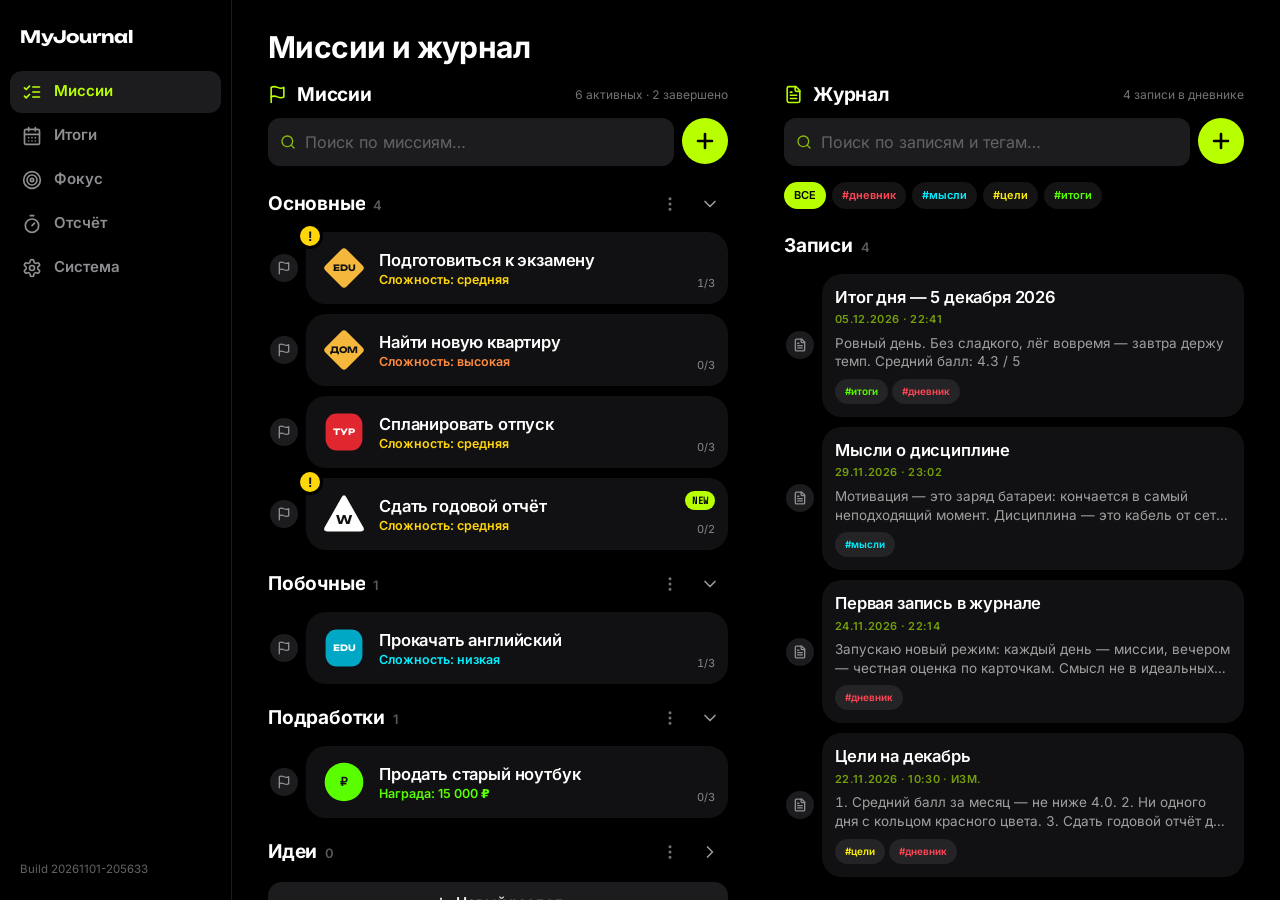
==== commit 8c8e146b: "Add files via upload" ====
--- a/index.html
+++ b/index.html
@@ -15,7 +15,7 @@
 <link rel="apple-touch-icon" href="icons/apple-touch-icon.png">
 <link id="cj-fonts" rel="stylesheet" href="fonts/fonts.css"><!-- локальные шрифты, работают офлайн -->
 <script>
-  window.CJ_BUILD = '20261101-204452';
+  window.CJ_BUILD = '20261101-205633';
   /* загрузочный экран сразу в цвете акцента из настроек, приложение запоминает его при каждом запуске */
   try { var acc = localStorage.getItem('cyberjournal2077.accent'); if (acc) document.documentElement.style.setProperty('--boot', acc); } catch (e) { /* нет доступа */ }
 </script>
@@ -55,6 +55,6 @@
     window.addEventListener('load', function () { navigator.serviceWorker.register('sw.js').catch(function () {}); });
   }
 </script>
-<!-- build 20261101-204452 -->
+<!-- build 20261101-205633 -->
 </body>
 </html>
--- a/fonts/fonts.css
+++ b/fonts/fonts.css
@@ -1,4 +1,4 @@
-/* latin */
+/* latin */
 @font-face {
   font-family: 'Bebas Neue';
   font-style: normal;
@@ -6,8 +6,8 @@
   font-display: swap;
   src: url(f000.woff2) format('woff2');
   unicode-range: U+0000-00FF, U+0131, U+0152-0153, U+02BB-02BC, U+02C6, U+02DA, U+02DC, U+0304, U+0308, U+0329, U+2000-206F, U+20AC, U+2122, U+2191, U+2193, U+2212, U+2215, U+FEFF, U+FFFD;
-}
-/* cyrillic */
+}
+/* cyrillic */
 @font-face {
   font-family: 'Exo 2';
   font-style: normal;
@@ -15,8 +15,8 @@
   font-display: swap;
   src: url(f001.woff2) format('woff2');
   unicode-range: U+0301, U+0400-045F, U+0490-0491, U+04B0-04B1, U+2116;
-}
-/* latin */
+}
+/* latin */
 @font-face {
   font-family: 'Exo 2';
   font-style: normal;
@@ -24,8 +24,8 @@
   font-display: swap;
   src: url(f002.woff2) format('woff2');
   unicode-range: U+0000-00FF, U+0131, U+0152-0153, U+02BB-02BC, U+02C6, U+02DA, U+02DC, U+0304, U+0308, U+0329, U+2000-206F, U+20AC, U+2122, U+2191, U+2193, U+2212, U+2215, U+FEFF, U+FFFD;
-}
-/* cyrillic */
+}
+/* cyrillic */
 @font-face {
   font-family: 'Exo 2';
   font-style: normal;
@@ -33,8 +33,8 @@
   font-display: swap;
   src: url(f001.woff2) format('woff2');
   unicode-range: U+0301, U+0400-045F, U+0490-0491, U+04B0-04B1, U+2116;
-}
-/* latin */
+}
+/* latin */
 @font-face {
   font-family: 'Exo 2';
   font-style: normal;
@@ -42,8 +42,8 @@
   font-display: swap;
   src: url(f002.woff2) format('woff2');
   unicode-range: U+0000-00FF, U+0131, U+0152-0153, U+02BB-02BC, U+02C6, U+02DA, U+02DC, U+0304, U+0308, U+0329, U+2000-206F, U+20AC, U+2122, U+2191, U+2193, U+2212, U+2215, U+FEFF, U+FFFD;
-}
-/* cyrillic */
+}
+/* cyrillic */
 @font-face {
   font-family: 'Exo 2';
   font-style: normal;
@@ -51,8 +51,8 @@
   font-display: swap;
   src: url(f001.woff2) format('woff2');
   unicode-range: U+0301, U+0400-045F, U+0490-0491, U+04B0-04B1, U+2116;
-}
-/* latin */
+}
+/* latin */
 @font-face {
   font-family: 'Exo 2';
   font-style: normal;
@@ -60,8 +60,8 @@
   font-display: swap;
   src: url(f002.woff2) format('woff2');
   unicode-range: U+0000-00FF, U+0131, U+0152-0153, U+02BB-02BC, U+02C6, U+02DA, U+02DC, U+0304, U+0308, U+0329, U+2000-206F, U+20AC, U+2122, U+2191, U+2193, U+2212, U+2215, U+FEFF, U+FFFD;
-}
-/* cyrillic */
+}
+/* cyrillic */
 @font-face {
   font-family: 'Exo 2';
   font-style: normal;
@@ -69,8 +69,8 @@
   font-display: swap;
   src: url(f001.woff2) format('woff2');
   unicode-range: U+0301, U+0400-045F, U+0490-0491, U+04B0-04B1, U+2116;
-}
-/* latin */
+}
+/* latin */
 @font-face {
   font-family: 'Exo 2';
   font-style: normal;
@@ -78,8 +78,8 @@
   font-display: swap;
   src: url(f002.woff2) format('woff2');
   unicode-range: U+0000-00FF, U+0131, U+0152-0153, U+02BB-02BC, U+02C6, U+02DA, U+02DC, U+0304, U+0308, U+0329, U+2000-206F, U+20AC, U+2122, U+2191, U+2193, U+2212, U+2215, U+FEFF, U+FFFD;
-}
-/* cyrillic */
+}
+/* cyrillic */
 @font-face {
   font-family: 'Inter';
   font-style: normal;
@@ -87,8 +87,8 @@
   font-display: swap;
   src: url(f003.woff2) format('woff2');
   unicode-range: U+0301, U+0400-045F, U+0490-0491, U+04B0-04B1, U+2116;
-}
-/* latin */
+}
+/* latin */
 @font-face {
   font-family: 'Inter';
   font-style: normal;
@@ -96,8 +96,8 @@
   font-display: swap;
   src: url(f004.woff2) format('woff2');
   unicode-range: U+0000-00FF, U+0131, U+0152-0153, U+02BB-02BC, U+02C6, U+02DA, U+02DC, U+0304, U+0308, U+0329, U+2000-206F, U+20AC, U+2122, U+2191, U+2193, U+2212, U+2215, U+FEFF, U+FFFD;
-}
-/* cyrillic */
+}
+/* cyrillic */
 @font-face {
   font-family: 'Inter';
   font-style: normal;
@@ -105,8 +105,8 @@
   font-display: swap;
   src: url(f003.woff2) format('woff2');
   unicode-range: U+0301, U+0400-045F, U+0490-0491, U+04B0-04B1, U+2116;
-}
-/* latin */
+}
+/* latin */
 @font-face {
   font-family: 'Inter';
   font-style: normal;
@@ -114,8 +114,8 @@
   font-display: swap;
   src: url(f004.woff2) format('woff2');
   unicode-range: U+0000-00FF, U+0131, U+0152-0153, U+02BB-02BC, U+02C6, U+02DA, U+02DC, U+0304, U+0308, U+0329, U+2000-206F, U+20AC, U+2122, U+2191, U+2193, U+2212, U+2215, U+FEFF, U+FFFD;
-}
-/* cyrillic */
+}
+/* cyrillic */
 @font-face {
   font-family: 'Inter';
   font-style: normal;
@@ -123,8 +123,8 @@
   font-display: swap;
   src: url(f003.woff2) format('woff2');
   unicode-range: U+0301, U+0400-045F, U+0490-0491, U+04B0-04B1, U+2116;
-}
-/* latin */
+}
+/* latin */
 @font-face {
   font-family: 'Inter';
   font-style: normal;
@@ -132,8 +132,8 @@
   font-display: swap;
   src: url(f004.woff2) format('woff2');
   unicode-range: U+0000-00FF, U+0131, U+0152-0153, U+02BB-02BC, U+02C6, U+02DA, U+02DC, U+0304, U+0308, U+0329, U+2000-206F, U+20AC, U+2122, U+2191, U+2193, U+2212, U+2215, U+FEFF, U+FFFD;
-}
-/* cyrillic */
+}
+/* cyrillic */
 @font-face {
   font-family: 'Inter';
   font-style: normal;
@@ -141,8 +141,8 @@
   font-display: swap;
   src: url(f003.woff2) format('woff2');
   unicode-range: U+0301, U+0400-045F, U+0490-0491, U+04B0-04B1, U+2116;
-}
-/* latin */
+}
+/* latin */
 @font-face {
   font-family: 'Inter';
   font-style: normal;
@@ -150,8 +150,8 @@
   font-display: swap;
   src: url(f004.woff2) format('woff2');
   unicode-range: U+0000-00FF, U+0131, U+0152-0153, U+02BB-02BC, U+02C6, U+02DA, U+02DC, U+0304, U+0308, U+0329, U+2000-206F, U+20AC, U+2122, U+2191, U+2193, U+2212, U+2215, U+FEFF, U+FFFD;
-}
-/* cyrillic */
+}
+/* cyrillic */
 @font-face {
   font-family: 'Montserrat';
   font-style: normal;
@@ -159,8 +159,8 @@
   font-display: swap;
   src: url(f005.woff2) format('woff2');
   unicode-range: U+0301, U+0400-045F, U+0490-0491, U+04B0-04B1, U+2116;
-}
-/* latin */
+}
+/* latin */
 @font-face {
   font-family: 'Montserrat';
   font-style: normal;
@@ -168,8 +168,8 @@
   font-display: swap;
   src: url(f006.woff2) format('woff2');
   unicode-range: U+0000-00FF, U+0131, U+0152-0153, U+02BB-02BC, U+02C6, U+02DA, U+02DC, U+0304, U+0308, U+0329, U+2000-206F, U+20AC, U+2122, U+2191, U+2193, U+2212, U+2215, U+FEFF, U+FFFD;
-}
-/* latin */
+}
+/* latin */
 @font-face {
   font-family: 'Orbitron';
   font-style: normal;
@@ -177,8 +177,8 @@
   font-display: swap;
   src: url(f007.woff2) format('woff2');
   unicode-range: U+0000-00FF, U+0131, U+0152-0153, U+02BB-02BC, U+02C6, U+02DA, U+02DC, U+0304, U+0308, U+0329, U+2000-206F, U+20AC, U+2122, U+2191, U+2193, U+2212, U+2215, U+FEFF, U+FFFD;
-}
-/* latin */
+}
+/* latin */
 @font-face {
   font-family: 'Orbitron';
   font-style: normal;
@@ -186,8 +186,8 @@
   font-display: swap;
   src: url(f007.woff2) format('woff2');
   unicode-range: U+0000-00FF, U+0131, U+0152-0153, U+02BB-02BC, U+02C6, U+02DA, U+02DC, U+0304, U+0308, U+0329, U+2000-206F, U+20AC, U+2122, U+2191, U+2193, U+2212, U+2215, U+FEFF, U+FFFD;
-}
-/* latin */
+}
+/* latin */
 @font-face {
   font-family: 'Orbitron';
   font-style: normal;
@@ -195,8 +195,8 @@
   font-display: swap;
   src: url(f007.woff2) format('woff2');
   unicode-range: U+0000-00FF, U+0131, U+0152-0153, U+02BB-02BC, U+02C6, U+02DA, U+02DC, U+0304, U+0308, U+0329, U+2000-206F, U+20AC, U+2122, U+2191, U+2193, U+2212, U+2215, U+FEFF, U+FFFD;
-}
-/* cyrillic */
+}
+/* cyrillic */
 @font-face {
   font-family: 'Oswald';
   font-style: normal;
@@ -204,8 +204,8 @@
   font-display: swap;
   src: url(f008.woff2) format('woff2');
   unicode-range: U+0301, U+0400-045F, U+0490-0491, U+04B0-04B1, U+2116;
-}
-/* latin */
+}
+/* latin */
 @font-face {
   font-family: 'Oswald';
   font-style: normal;
@@ -213,8 +213,8 @@
   font-display: swap;
   src: url(f009.woff2) format('woff2');
   unicode-range: U+0000-00FF, U+0131, U+0152-0153, U+02BB-02BC, U+02C6, U+02DA, U+02DC, U+0304, U+0308, U+0329, U+2000-206F, U+20AC, U+2122, U+2191, U+2193, U+2212, U+2215, U+FEFF, U+FFFD;
-}
-/* cyrillic */
+}
+/* cyrillic */
 @font-face {
   font-family: 'Oswald';
   font-style: normal;
@@ -222,8 +222,8 @@
   font-display: swap;
   src: url(f008.woff2) format('woff2');
   unicode-range: U+0301, U+0400-045F, U+0490-0491, U+04B0-04B1, U+2116;
-}
-/* latin */
+}
+/* latin */
 @font-face {
   font-family: 'Oswald';
   font-style: normal;
@@ -231,8 +231,8 @@
   font-display: swap;
   src: url(f009.woff2) format('woff2');
   unicode-range: U+0000-00FF, U+0131, U+0152-0153, U+02BB-02BC, U+02C6, U+02DA, U+02DC, U+0304, U+0308, U+0329, U+2000-206F, U+20AC, U+2122, U+2191, U+2193, U+2212, U+2215, U+FEFF, U+FFFD;
-}
-/* cyrillic */
+}
+/* cyrillic */
 @font-face {
   font-family: 'Oswald';
   font-style: normal;
@@ -240,8 +240,8 @@
   font-display: swap;
   src: url(f008.woff2) format('woff2');
   unicode-range: U+0301, U+0400-045F, U+0490-0491, U+04B0-04B1, U+2116;
-}
-/* latin */
+}
+/* latin */
 @font-face {
   font-family: 'Oswald';
   font-style: normal;
@@ -249,8 +249,8 @@
   font-display: swap;
   src: url(f009.woff2) format('woff2');
   unicode-range: U+0000-00FF, U+0131, U+0152-0153, U+02BB-02BC, U+02C6, U+02DA, U+02DC, U+0304, U+0308, U+0329, U+2000-206F, U+20AC, U+2122, U+2191, U+2193, U+2212, U+2215, U+FEFF, U+FFFD;
-}
-/* cyrillic */
+}
+/* cyrillic */
 @font-face {
   font-family: 'Oswald';
   font-style: normal;
@@ -258,8 +258,8 @@
   font-display: swap;
   src: url(f008.woff2) format('woff2');
   unicode-range: U+0301, U+0400-045F, U+0490-0491, U+04B0-04B1, U+2116;
-}
-/* latin */
+}
+/* latin */
 @font-face {
   font-family: 'Oswald';
   font-style: normal;
@@ -267,8 +267,8 @@
   font-display: swap;
   src: url(f009.woff2) format('woff2');
   unicode-range: U+0000-00FF, U+0131, U+0152-0153, U+02BB-02BC, U+02C6, U+02DA, U+02DC, U+0304, U+0308, U+0329, U+2000-206F, U+20AC, U+2122, U+2191, U+2193, U+2212, U+2215, U+FEFF, U+FFFD;
-}
-/* latin */
+}
+/* latin */
 @font-face {
   font-family: 'Rajdhani';
   font-style: normal;
@@ -276,8 +276,8 @@
   font-display: swap;
   src: url(f010.woff2) format('woff2');
   unicode-range: U+0000-00FF, U+0131, U+0152-0153, U+02BB-02BC, U+02C6, U+02DA, U+02DC, U+0304, U+0308, U+0329, U+2000-206F, U+20AC, U+2122, U+2191, U+2193, U+2212, U+2215, U+FEFF, U+FFFD;
-}
-/* latin */
+}
+/* latin */
 @font-face {
   font-family: 'Rajdhani';
   font-style: normal;
@@ -285,8 +285,8 @@
   font-display: swap;
   src: url(f011.woff2) format('woff2');
   unicode-range: U+0000-00FF, U+0131, U+0152-0153, U+02BB-02BC, U+02C6, U+02DA, U+02DC, U+0304, U+0308, U+0329, U+2000-206F, U+20AC, U+2122, U+2191, U+2193, U+2212, U+2215, U+FEFF, U+FFFD;
-}
-/* latin */
+}
+/* latin */
 @font-face {
   font-family: 'Rajdhani';
   font-style: normal;
@@ -294,8 +294,8 @@
   font-display: swap;
   src: url(f012.woff2) format('woff2');
   unicode-range: U+0000-00FF, U+0131, U+0152-0153, U+02BB-02BC, U+02C6, U+02DA, U+02DC, U+0304, U+0308, U+0329, U+2000-206F, U+20AC, U+2122, U+2191, U+2193, U+2212, U+2215, U+FEFF, U+FFFD;
-}
-/* latin */
+}
+/* latin */
 @font-face {
   font-family: 'Rajdhani';
   font-style: normal;
@@ -303,56 +303,69 @@
   font-display: swap;
   src: url(f013.woff2) format('woff2');
   unicode-range: U+0000-00FF, U+0131, U+0152-0153, U+02BB-02BC, U+02C6, U+02DA, U+02DC, U+0304, U+0308, U+0329, U+2000-206F, U+20AC, U+2122, U+2191, U+2193, U+2212, U+2215, U+FEFF, U+FFFD;
-}
-/* latin */
+}
+/* cyrillic */
+@font-face {
+  font-family: 'Roboto Flex';
+  font-style: normal;
+  font-weight: 300;
+  font-stretch: 151%;
+  font-display: swap;
+  src: url(f014.woff2) format('woff2');
+  unicode-range: U+0301, U+0400-045F, U+0490-0491, U+04B0-04B1, U+2116;
+}
+/* latin */
+@font-face {
+  font-family: 'Roboto Flex';
+  font-style: normal;
+  font-weight: 300;
+  font-stretch: 151%;
+  font-display: swap;
+  src: url(f015.woff2) format('woff2');
+  unicode-range: U+0000-00FF, U+0131, U+0152-0153, U+02BB-02BC, U+02C6, U+02DA, U+02DC, U+0304, U+0308, U+0329, U+2000-206F, U+20AC, U+2122, U+2191, U+2193, U+2212, U+2215, U+FEFF, U+FFFD;
+}
+/* latin */
 @font-face {
   font-family: 'Share Tech Mono';
   font-style: normal;
   font-weight: 400;
   font-display: swap;
-  src: url(f014.woff2) format('woff2');
-  unicode-range: U+0000-00FF, U+0131, U+0152-0153, U+02BB-02BC, U+02C6, U+02DA, U+02DC, U+0304, U+0308, U+0329, U+2000-206F, U+20AC, U+2122, U+2191, U+2193, U+2212, U+2215, U+FEFF, U+FFFD;
-}
-/* cyrillic */
+  src: url(f016.woff2) format('woff2');
+  unicode-range: U+0000-00FF, U+0131, U+0152-0153, U+02BB-02BC, U+02C6, U+02DA, U+02DC, U+0304, U+0308, U+0329, U+2000-206F, U+20AC, U+2122, U+2191, U+2193, U+2212, U+2215, U+FEFF, U+FFFD;
+}
+/* cyrillic */
 @font-face {
   font-family: 'Unbounded';
   font-style: normal;
   font-weight: 500;
   font-display: swap;
-  src: url(f015.woff2) format('woff2');
-  unicode-range: U+0301, U+0400-045F, U+0490-0491, U+04B0-04B1, U+2116;
-}
-/* latin */
+  src: url(f017.woff2) format('woff2');
+  unicode-range: U+0301, U+0400-045F, U+0490-0491, U+04B0-04B1, U+2116;
+}
+/* latin */
 @font-face {
   font-family: 'Unbounded';
   font-style: normal;
   font-weight: 500;
   font-display: swap;
-  src: url(f016.woff2) format('woff2');
-  unicode-range: U+0000-00FF, U+0131, U+0152-0153, U+02BB-02BC, U+02C6, U+02DA, U+02DC, U+0304, U+0308, U+0329, U+2000-206F, U+20AC, U+2122, U+2191, U+2193, U+2212, U+2215, U+FEFF, U+FFFD;
-}
-/* cyrillic */
+  src: url(f018.woff2) format('woff2');
+  unicode-range: U+0000-00FF, U+0131, U+0152-0153, U+02BB-02BC, U+02C6, U+02DA, U+02DC, U+0304, U+0308, U+0329, U+2000-206F, U+20AC, U+2122, U+2191, U+2193, U+2212, U+2215, U+FEFF, U+FFFD;
+}
+/* cyrillic */
 @font-face {
   font-family: 'Unbounded';
   font-style: normal;
   font-weight: 700;
   font-display: swap;
-  src: url(f015.woff2) format('woff2');
-  unicode-range: U+0301, U+0400-045F, U+0490-0491, U+04B0-04B1, U+2116;
-}
-/* latin */
+  src: url(f017.woff2) format('woff2');
+  unicode-range: U+0301, U+0400-045F, U+0490-0491, U+04B0-04B1, U+2116;
+}
+/* latin */
 @font-face {
   font-family: 'Unbounded';
   font-style: normal;
   font-weight: 700;
   font-display: swap;
-  src: url(f016.woff2) format('woff2');
-  unicode-range: U+0000-00FF, U+0131, U+0152-0153, U+02BB-02BC, U+02C6, U+02DA, U+02DC, U+0304, U+0308, U+0329, U+2000-206F, U+20AC, U+2122, U+2191, U+2193, U+2212, U+2215, U+FEFF, U+FFFD;
-}
-@font-face {
-  font-family: 'Random Grotesque';
-  font-style: normal;
-  font-weight: 400;
-  font-display: swap;
-  src: url(rg-spacious-light.woff) format('woff');
-}
+  src: url(f018.woff2) format('woff2');
+  unicode-range: U+0000-00FF, U+0131, U+0152-0153, U+02BB-02BC, U+02C6, U+02DA, U+02DC, U+0304, U+0308, U+0329, U+2000-206F, U+20AC, U+2122, U+2191, U+2193, U+2212, U+2215, U+FEFF, U+FFFD;
+}
